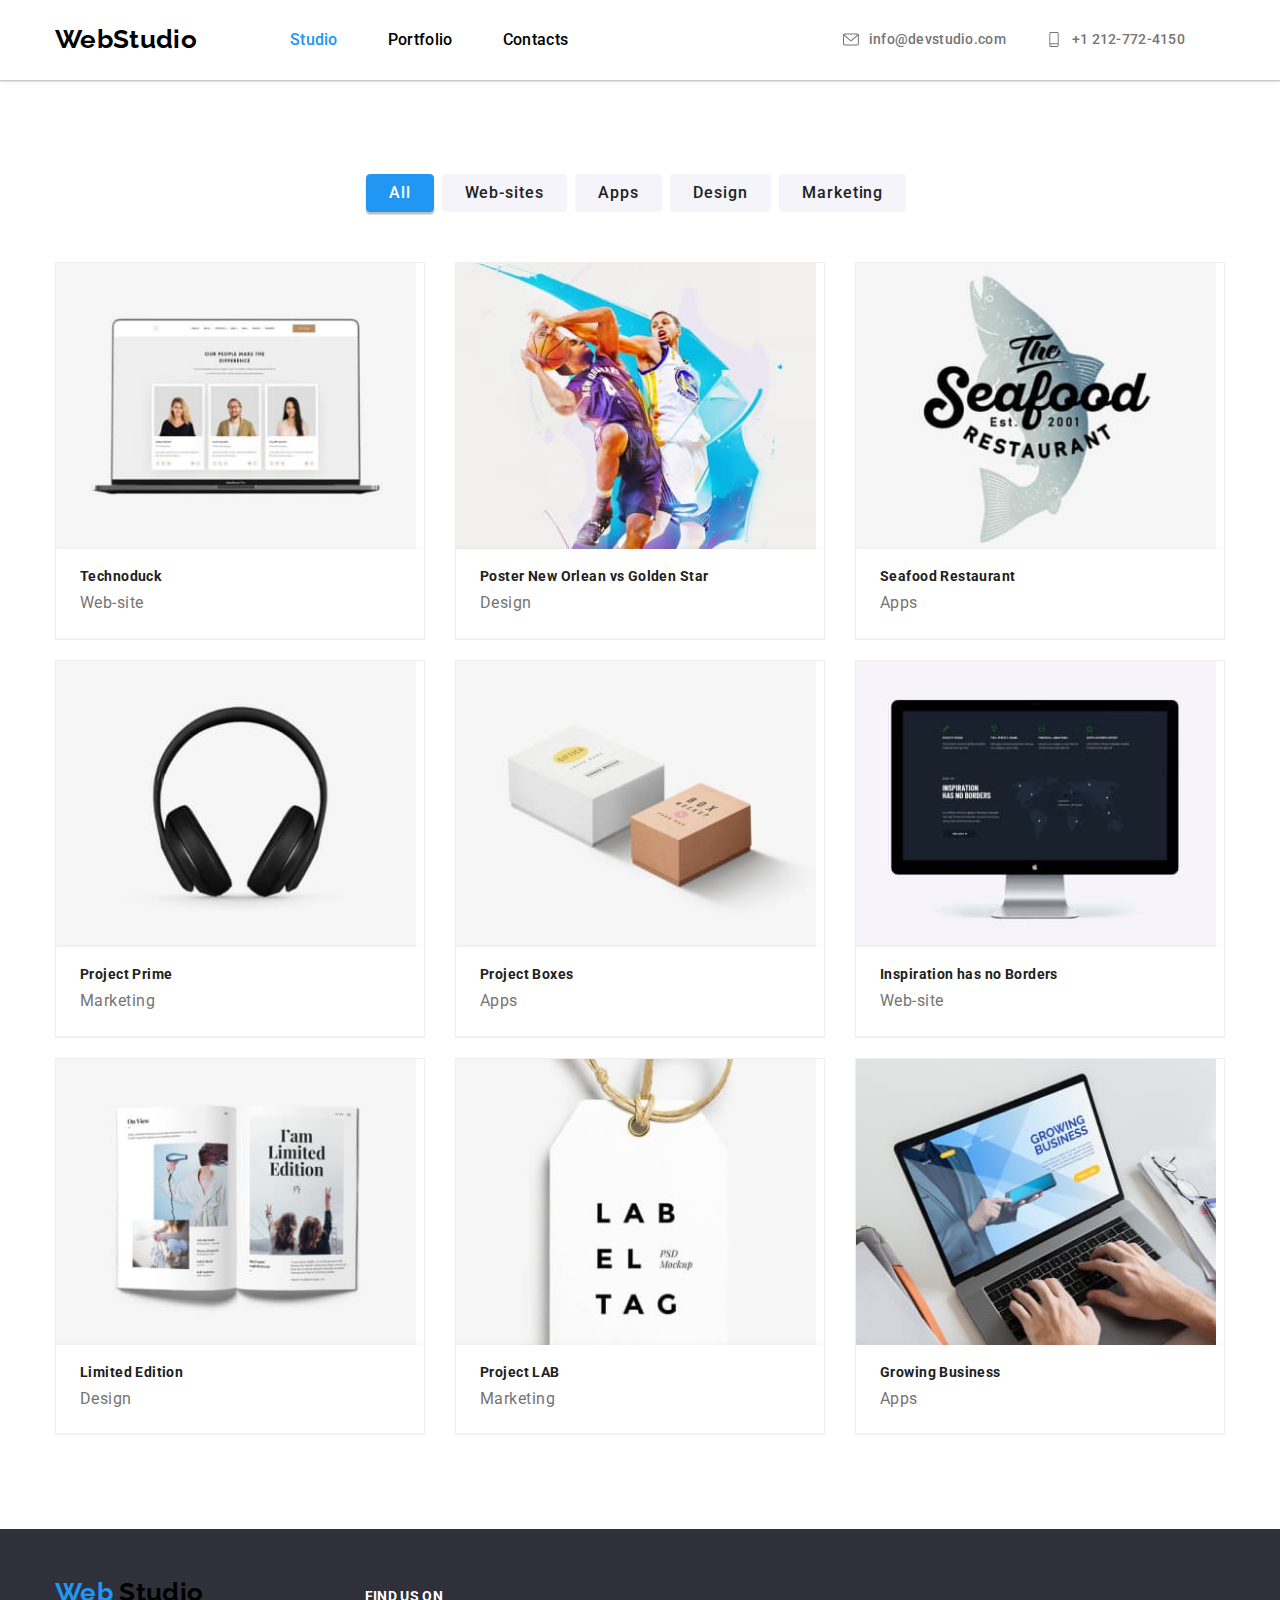
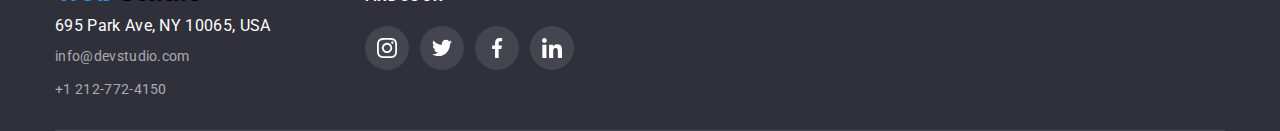
==== portfolio.html @ 89901d58 "main" ====
<!DOCTYPE html>
<html lang="en">
  <head>
    <title>goit-markup-hw-07</title>
    <meta charset="UTF-8" />
    <meta http-equiv="X-UA-Compatible" content="IE=edge" />
    <meta name="viewport" content="width=device-width, initial-scale=1.0" />
    <meta name="robots" content="index, follow" />
    <meta name="description" content="homework5" />
    <!-- ICON -->
    <link rel="icon" href="./images/goit.png" type="image/gif" sizes="16x16" />
    <!-- CSS LINK -->
    <link rel="stylesheet" href="./css/modern-normalize.css" />
    <link rel="stylesheet" href="./css/styles.css" />
    <link rel="stylesheet" href="./css/main.min.css" />
    <!-- GOOGLE FONTS -->
    <link rel="preconnect" href="https://fonts.googleapis.com" />
    <link rel="preconnect" href="https://fonts.gstatic.com" crossorigin />
    <link
      href="https://fonts.googleapis.com/css2?family=Raleway:ital,wght@0,700;1,700&family=Roboto:ital,wght@0,100;0,400;0,500;0,700;0,900;1,400;1,500;1,700;1,900&family=Tangerine:wght@400;700&display=swap"
      rel="stylesheet"
    />
  </head>
  <body>
    <!-- NAV BAR -->
    <header class="header">
      <div class="container header-container">
        <nav class="nav-menu">
          <a class="logo logo-header" href="./index.html"
            ><span class="logo logo-accent">Web</span>Studio</a
          >
          <ul class="list nav-list">
            <li>
              <a class="nav-list-item current" href="./index.html">Studio</a>
            </li>
            <li>
              <a class="nav-list-item" href="./portfolio.html">Portfolio</a>
            </li>
            <li><a class="nav-list-item" href="#">Contacts</a></li>
          </ul>
        </nav>
        <ul class="list contacts-list">
          <li class="item">
            <a class="contacts-list-item" href="mailto:info@devstudio.com">
              <svg class="icon-nav">
                <use href="./images/icons.svg#icon-envelope"></use>
              </svg>
              <span>info@devstudio.com</span>
            </a>
          </li>
          <li class="item">
            <a class="contacts-list-item" href="tel:+12127724150"
              ><svg class="icon-nav">
                <use href="./images/icons.svg#icon-smartphone"></use>
              </svg>
              <span>+1 212-772-4150</span>
            </a>
          </li>
        </ul>
      </div>
    </header>

    <main>
      <section class="portfolio-section section-bottom">
        <div class="portfolio-container container">
          <!-- BUTTONS -->
          <ul class="list portfolio-buttons">
            <li class="portfolio-list"></li>
            <button class="btn portfolio-btn decor-btn" type="button">
              All
            </button>
            <li class="portfolio-list">
              <button class="btn portfolio-btn" type="button">Web-sites</button>
            </li>
            <li class="portfolio-list">
              <button class="btn portfolio-btn" type="button">Apps</button>
            </li>
            <li class="portfolio-list">
              <button class="btn portfolio-btn" type="button">Design</button>
            </li>
            <li class="portfolio-list">
              <button class="btn portfolio-btn" type="button">Marketing</button>
            </li>
          </ul>

          <!-- CARDS -->
          <ul class="portfolio-cards">
            <li class="portfolio-card">
              <a class="portfolio-card-link" href="#">
                <div class="about-projects-description">
                  <p>
                    Technoduck is a state-of-the-art coronavirus distribution
                    platform. Companies use this platform for digital espionage
                    and attacks on competitors' secure servers.
                  </p>
                </div>
                <img
                  width="360"
                  src="./images/studio/studio1.jpg"
                  alt="Technoduck"
                />
                <div class="portfolio-card-wrapper">
                  <h2 class="h3 portfolio-title">Technoduck</h2>
                  <p>Web-site</p>
                </div>
              </a>
            </li>
            <li class="portfolio-card">
              <a class="portfolio-card-link" href="#">
                <div class="about-projects-description">
                  <p>
                    Technoduck is a state-of-the-art coronavirus distribution
                    platform. Companies use this platform for digital espionage
                    and attacks on competitors' secure servers.
                  </p>
                </div>
                <img
                  width="360"
                  src="./images/studio/studio2.jpg"
                  alt="Poster New Orlean vs Golden Star"
                />
                <div class="portfolio-card-wrapper">
                  <h2 class="h3 portfolio-title">
                    Poster New Orlean vs Golden Star
                  </h2>
                  <p>Design</p>
                </div>
              </a>
            </li>
            <li class="portfolio-card">
              <a class="portfolio-card-link" href="#">
                <div class="about-projects-description">
                  <p>
                    Technoduck is a state-of-the-art coronavirus distribution
                    platform. Companies use this platform for digital espionage
                    and attacks on competitors' secure servers.
                  </p>
                </div>
                <img
                  width="360"
                  src="./images/studio/studio3.jpg"
                  alt="Seafood Restaurant "
                />
                <div class="portfolio-card-wrapper">
                  <h2 class="h3 portfolio-title">Seafood Restaurant</h2>
                  <p>Apps</p>
                </div>
              </a>
            </li>
            <li class="portfolio-card">
              <a class="portfolio-card-link" href="#">
                <div class="about-projects-description">
                  <p>
                    Technoduck is a state-of-the-art coronavirus distribution
                    platform. Companies use this platform for digital espionage
                    and attacks on competitors' secure servers.
                  </p>
                </div>
                <img
                  width="360"
                  src="./images/studio/studio4.jpg"
                  alt="Project Prime"
                />
                <div class="portfolio-card-wrapper">
                  <h2 class="h3 portfolio-title">Project Prime</h2>
                  <p>Marketing</p>
                </div>
              </a>
            </li>
            <li class="portfolio-card">
              <a class="portfolio-card-link" href="#">
                <div class="about-projects-description">
                  <p>
                    Technoduck is a state-of-the-art coronavirus distribution
                    platform. Companies use this platform for digital espionage
                    and attacks on competitors' secure servers.
                  </p>
                </div>
                <img
                  width="360"
                  src="./images/studio/studio5.jpg"
                  alt="Project Boxes"
                />
                <div class="portfolio-card-wrapper">
                  <h2 class="h3 portfolio-title">Project Boxes</h2>
                  <p>Apps</p>
                </div>
              </a>
            </li>
            <li class="portfolio-card">
              <a class="portfolio-card-link" href="#">
                <div class="about-projects-description">
                  <p>
                    Technoduck is a state-of-the-art coronavirus distribution
                    platform. Companies use this platform for digital espionage
                    and attacks on competitors' secure servers.
                  </p>
                </div>
                <img
                  width="360"
                  src="./images/studio/studio6.jpg"
                  alt="Inspiration has no Borders"
                />
                <div class="portfolio-card-wrapper">
                  <h2 class="h3 portfolio-title">Inspiration has no Borders</h2>
                  <p>Web-site</p>
                </div>
              </a>
            </li>
            <li class="portfolio-card">
              <a class="portfolio-card-link" href="#">
                <div class="about-projects-description">
                  <p>
                    Technoduck is a state-of-the-art coronavirus distribution
                    platform. Companies use this platform for digital espionage
                    and attacks on competitors' secure servers.
                  </p>
                </div>
                <img
                  width="360"
                  src="./images/studio/studio7.jpg"
                  alt="Limited Edition"
                />
                <div class="portfolio-card-wrapper">
                  <h2 class="h3 portfolio-title">Limited Edition</h2>
                  <p>Design</p>
                </div>
              </a>
            </li>
            <li class="portfolio-card">
              <a class="portfolio-card-link" href="#">
                <div class="about-projects-description">
                  <p>
                    Technoduck is a state-of-the-art coronavirus distribution
                    platform. Companies use this platform for digital espionage
                    and attacks on competitors' secure servers.
                  </p>
                </div>
                <img
                  width="360"
                  src="./images/studio/studio8.jpg"
                  alt="Project LAB"
                />
                <div class="portfolio-card-wrapper">
                  <h2 class="h3 portfolio-title">Project LAB</h2>
                  <p>Marketing</p>
                </div>
              </a>
            </li>
            <li class="portfolio-card">
              <a class="portfolio-card-link" href="#">
                <div class="about-projects-description">
                  <p>
                    Technoduck is a state-of-the-art coronavirus distribution
                    platform. Companies use this platform for digital espionage
                    and attacks on competitors' secure servers.
                  </p>
                </div>
                <img
                  width="360"
                  src="./images/studio/studio9.jpg"
                  alt="Growing Business"
                />
                <div class="portfolio-card-wrapper">
                  <h2 class="h3 portfolio-title">Growing Business</h2>
                  <p>Apps</p>
                </div>
              </a>
            </li>
          </ul>
        </div>
      </section>
    </main>
    <!--FOOTER -->
    <footer class="footer">
      <div class="container">
        <div class="footer-flex">
          <div>
            <a href="./index.html" class="logo"
              ><span class="logo-accent">Web </span
              ><span class="logo-regular invers">Studio</span></a
            >
            <address>
              <p class="item">695 Park Ave, NY 10065, USA</p>
              <span class="item adress-transparency">info@devstudio.com</span>
              <span class="item adress-transparency">+1 212-772-4150</span>
            </address>
          </div>
          <div>
            <b class="footer-offer">Find us on</b>
            <ul class="list footer-soclink">
              <li class="item">
                <a class="social-link" href="" aria-label="Instagram">
                  <svg class="footer-social-link" width="20" height="20">
                    <use href="./images/icons.svg#icon-instagram"></use>
                  </svg>
                </a>
              </li>
              <li class="item">
                <a href="" aria-label="Twitter" class="social-link">
                  <svg class="footer-social-link" width="20" height="20">
                    <use href="./images/icons.svg#icon-twitter"></use>
                  </svg>
                </a>
              </li>
              <li class="item">
                <a href="" aria-label="Facebook" class="social-link">
                  <svg class="footer-social-link" width="20" height="20">
                    <use href="./images/icons.svg#icon-facebook"></use>
                  </svg>
                </a>
              </li>
              <li class="item">
                <a href="" aria-label="LinkedIn" class="social-link">
                  <svg class="footer-social-link" width="20" height="20">
                    <use href="./images/icons.svg#icon-linkedin"></use>
                  </svg>
                </a>
              </li>
            </ul>
          </div>
        </div>
      </div>
    </footer>
  </body>
</html>
---- css/styles.css ----
:root {
  /*-- VARIABLES --*/
  /* COLOR SETTINGS */
  --color-primary-background: #ffffff; /* pirmary-background */
  --color-primary-brand: #2196f3; /* primary-brand, logo-accent */
  --color-primary-brand-focus: #2196f3; /* primary-brand-focus */
  --primary-white-color: #ffffff; /* primary-white-focus */
  --color-dark: #000000; /* dark */
  --color-success: #31d0aa; /* success */
  --color-body-text: #212121; /* body-text */
  --color-helper-text: #8e8f99; /* helper-text */
  --color-accent: #e7e9fc; /* accent-color */
  --color-dark-mode-background: #2f303a; /* dark-mode-background */
  --color-light-mode-background: #f5f4fa; /* light-mode-background */
  --cubic-bezier: cubic-bezier(0.4, 0, 0.2, 1);

  /* FONT SETTINGS */
  --font-logo: "Raleway", sans-serif; /* logo */
  --font-primary: "Roboto", sans-serif; /* primary */

  /* FONT WEIGHT */
  --font-weight-logo: 700; /* logo */
  --font-weight-regular: 400; /* regular */
  --font-weight-bold: 500; /* bold */

  /* FONT SIZES */
  --font-size-logo: 26px; /* logo */
  --font-size-body: 16px; /* body */
  --font-size-h1: 44px; /* h1, hero, title */
  --font-size-h2: 36px; /* h2 */
  --font-size-h3: 14px; /* h3 */
  --font-size-small: 12px; /* small */
  --font-size-bold: 16px; /* bold */
  --font-size-button: 16px; /* button */
  --font-size-link: 16px; /* link */

  /* LINE HEIGHT */
  --line-height-logo: 1.19; /* logo */
  --line-height-h1: 1.36; /* h1, hero, title */
  --line-height-h2: 0.67; /* h2 */
  --line-height-h3: 1.2; /* h3 */
  --line-height-small: 1.33; /* small */
  --line-height-bold: 1.5; /* bold */
  --line-height-button: 1.87; /* button */
  --line-height-link: 1.5; /* link */

  /* LETTER SPACING */
  --letter-spacing-logo: 0.03em; /* logo */
  --letter-spacing-primary: 0.02em; /* body */
  --letter-spacing-secondary: 0.06em; /* button, smaller text */

  /* BOX-SHADOW */
  --box-shadow1: 0px 2px 1px 0px #00000033;
  --box-shadow2: 0px 1px 1px 0px #00000024;
  --box-shadow3: 0px 1px 3px 0px #0000001f;
}

/*-- ELEMENT STYLES --*/
/* B1, B2 MARGIN RESET */
h1,
h2,
h3,
h4,
h5,
h6,
ul,
p {
  margin: 0;
  padding: 0;
}

/* B3 MARGIN RESET FOR INLINE ELEMENTS */
a,
b,
button,
br,
img,
span {
  margin-left: 0;
  margin-right: 0;
}

img {
  display: block;
  max-width: 100%;
}

body {
  background: var(--color-primary-background);
  color: var(--color-body-text);
  font-family: var(--font-primary);
  font-size: var(--font-size-body);
  font-weight: var(--font-weight-regular);
  letter-spacing: var(--letter-spacing-primary);
}

/*-- CLASS STYLES --*/
/* HIDDEN */
.visually-hidden {
  border: 0;
  clip-path: inset(100%);
  clip: rect(0 0 0 0);
  height: 1px;
  margin: -1px;
  overflow: hidden;
  padding: 0;
  position: absolute;
  white-space: nowrap;
  width: 1px;
}

/* LIST */
.list {
  list-style: none;
}

.link:hover,
.link:focus,
.link:active {
  color: var(--color-primary-brand);
}

/*-- B7, B8 CONTENT CENTER */
.container {
  width: 1200px;
  margin: 0 auto;
  padding-left: 15px;
  padding-right: 15px;
  padding-top: 0px;
  padding-bottom: 0px;
}

/*-- B15 SECTION PADDING */
.section-bottom {
  padding-top: 94px;
  padding-bottom: 94px;
}

.section-top {
  padding-top: 94px;
}

/*-- SECTIONS --*/
/* HEADER */
.header {
  box-shadow: 0px 2px 1px rgba(46, 47, 66, 0.08),
    0px 1px 1px rgba(46, 47, 66, 0.16), 0px 1px 6px rgba(46, 47, 66, 0.08);
}

.header-container {
  display: flex;
  justify-content: space-between;
}

.nav-menu {
  display: flex;
  align-items: center;
  transition: color 250ms var(--cubic-bezier);
}

.logo {
  color: var(--color-dark);
  font-family: var(--font-logo);
  font-size: var(--font-size-logo);
  font-weight: var(--font-weight-logo);
  letter-spacing: var(--line-spacing-logo);
  line-height: var(--line-height-logo);
  text-decoration: none;
  display: inlin-block;
}

.logo-accent {
  color: var(--color-primary-brand);
}

.logo-header {
  color: var(--color-dark);
  margin-right: 93px;
  padding: 24px 0 25px 0;
}

.logo-footer {
  color: var(--color-primary-background);
}

.nav-list {
  display: flex;
}

.nav-list-item {
  color: var(--color-dark);
  font-weight: var(--font-weight-bold);
  text-decoration: none;
  margin: 0px 50px 0px 0px;
  padding: 32px 0px;
  transition: color 250ms var(--cubic-bezier);
}

.contacts-list {
  display: flex;
  margin-left: auto;
  align-items: center;
}

.contacts-list-item {
  color: inherit;
  text-decoration: none;
  margin: 0px 40px 0px 0px;
  padding: 32px 0px;
}

.contacts-list-item {
  display: flex;
  padding-top: 20px;
  padding-bottom: 20px;
  justify-content: center;

  color: #757575;
  font-weight: 500;
  font-size: 14px;
  line-height: 1.14;
  letter-spacing: 0.02em;
}
.icon-nav {
  fill: currentColor;
  width: 16px;
  max-height: 15px;
  margin-right: 10px;
  transition: color 250ms var(--cubic-bezier);
}

/* HOVER EFFECTS HEADER */

.current:hover,
.logo-accent:hover,
.logo-accent:focus,
.logo-accent:active {
  color: var(--color-primary-brand-focus);
  transition: color 250ms var(--cubic-bezier);
}

.current,
.nav-list-item:hover,
.nav-list-item:focus,
.contacts-list-item:hover,
.contacts-list-item:focus {
  color: var(--color-primary-brand);
  transition: color 250ms var(--cubic-bezier);
}

.hero-btn:hover,
.hero-btn:focus,
.hero-btn:active {
  background-color: var(--color-primary-brand-focus);
  border: 1px solid var(--color-primary-brand-focus);
  transition: color 250ms var(--cubic-bezier);
}

/* HERO */
.hero-section {
  background-image: linear-gradient(
      to right,
      rgba(47, 48, 58, 0.8),
      rgba(47, 48, 58, 0.8)
    ),
    url(../images/background.jpg);
  color: var(--color-primary-background);
  padding: 200px 0px;
  height: 600px;
  max-width: 1600px;
  background-position: center;
  background-repeat: no-repeat;
  margin-left: auto;
  margin-right: auto;
}

.hero-container {
  text-align: center;
}

.hero-title {
  color: var(--color-primary-background);
  font-size: var(--font-size-h1);
  font-weight: var(--font-weight-bold);
  line-height: var(--line-height-h1);
  text-transform: uppercase;
  margin: 0 auto;
  margin-bottom: 30px;
  max-width: 696px;
}

/* ADVANTAGES */
.advantages-list {
  display: flex;
}

.advantages-list-item {
  margin-right: 30px;
  flex-basis: calc((100% - 75px) / 4);
}

.advantages-list-item:last-child {
  margin-right: 0px;
}

.h1 {
  color: var(--color-primary-background);
  font-size: var(--font-size-h1);
  line-height: var(--line-height-h1);
  font-weight: 900;
  letter-spacing: var(--letter-spacing-secondary);
}

.h2 {
  font-size: var(--font-size-h2);
  font-weight: 700px;
}

.h3 {
  font-size: var(--font-size-h3);
  font-weight: 700px;
  line-height: 1.14;
  margin-bottom: 10px;
  letter-spacing: 0.03em;
}
.h4 {
  font-family: var(--font-primary);
  font-style: normal;
  font-weight: var(--font-weight-bold);
  font-size: var(--font-size-body);
  line-height: 1.18;
  text-align: center;
  letter-spacing: 0.03em;
  color: var(--color-body-text);
  margin-bottom: 10px;
}

/*-- SECTIONS --*/
/* ADVENTAGES */
.advantages-description {
  line-height: 1.71;
  font-weight: var(--font-weight-regular);
  font-size: 14px;
  letter-spacing: 0.03em;
  color: #757575;
}
.features-icon {
  display: inline-block;
  padding: 0;
  margin-bottom: 30px;
  width: 270px;
  height: 120px;
  padding-top: 25px;
  padding-bottom: 25px;
  justify-content: center;
  background-color: #f5f4fa;
  border-radius: 4px;
}

/* SERVICES */
.services-title {
  margin-bottom: 50px;
  text-align: center;
}

.services-list {
  display: flex;
}

.services-list-item {
  margin-right: 30px;
}

.services-list-item:last-child {
  margin-right: 0px;
}

/* TEAM */
.team-card-wrapper {
  padding-top: 32px;
  padding-bottom: 32px;
  padding-left: 16px;
  padding-right: 16px;
}

.team-section {
  background-color: var(--color-light-mode-background);
}

.team-title {
  margin-bottom: 50px;
  text-align: center;
}

.team-list {
  display: flex;
}

.team-list-item {
  flex-basis: calc((100% - 72px) / 4);
  margin-right: 30px;
  text-align: center;
  background-color: var(--color-primary-background);
  border-radius: 0px 0px 4px 4px;
  box-shadow: 0px 1px 6px rgba(46, 47, 66, 0.08),
    0px 1px 1px rgba(46, 47, 66, 0.16), 0px 2px 1px rgba(46, 47, 66, 0.08);
  border-radius: 0px 0px 4px 4px;
}
.team-list-item:last-child {
  margin-right: 0px;
}

.team-position {
  font-family: var(--font-primary);
  font-weight: var(--font-weight-regular);
  font-size: var(--font-size-body);
  line-height: 1.18;
  text-align: center;
  letter-spacing: 0.03em;
  color: #757575;
}

/*SOCIAL LINKS*/
.social-link-list {
  display: flex;
  padding: 0;
  margin: 0;
  padding-bottom: 24px;
  justify-content: center;
}
.social-link-list .item:not(:last-child) {
  margin-right: 10px;
}
.social-item {
  display: flex;
  justify-content: center;
  align-items: center;
  padding: 12px 12px;
  width: 44px;
  height: 44px;

  background-color: rgba(255, 255, 255, 0.1);
  color: #afb1b8;
  fill: var(--color-dark);

  border-radius: 50%;
}
.social-item:hover,
.social-item:focus {
  color: var(--color-primary-background);
  fill: var(--color-primary-background);
  background-color: var(--color-primary-brand-focus);
}
.icon-social-link:hover,
.icon-social-link:focus {
  display: block;
  fill: currentColor;
}

/* Regular Customers */
.client-list {
  display: flex;
}
.client-list .item {
  width: calc((100% - 150px) / 6);
}
.client-list .item:not(:last-child) {
  margin-right: 30px;
}
.client-link {
  display: flex;
  align-items: center;
  justify-content: center;
  height: 90px;

  color: #afb1b8;

  border: 1px solid #afb1b8;
  border-radius: 4px;
}
.client-link:hover,
.client-link:focus {
  color: var(--color-primary-brand-focus);
  fill: var(--color-primary-brand-focus);
  border-color: var(--color-primary-brand-focus);
}

.icon-client {
  fill: currentColor;
  max-width: 86px;
  max-height: 50px;
}

.icon-client:hover,
.icon-client:focus {
  fill: currentColor;
}

/* FOOTER */
.footer a {
  text-decoration: none;
}
footer {
  color: var(--color-primary-background);
  background-color: var(--color-dark-mode-background);
}
address {
  display: flex;
  flex-direction: column;
  font-style: normal;
}
.footer-flex .logo {
  display: block;
  margin-bottom: 9px;
}
address .item:not(:last-child) {
  display: block;
  margin-top: 0;
  margin-bottom: 9px;
}
.footer-offer {
  display: block;
  margin-bottom: 21px;
}
.adress-transparency,
.footer-copyright {
  color: rgba(255, 255, 255, 0.6);
  font-weight: 400;
  font-size: 14px;
  line-height: 1.71;
}
.footer-copyright {
  font-size: 12px;
  line-height: 2;
  margin: 0;
  margin-top: 0;
  padding-top: 18px;
  padding-bottom: 21px;
  text-align: center;
}
footer b {
  font-weight: 700;
  font-size: 14px;
  line-height: 1.14;
  text-transform: uppercase;
}
.footer-soclink {
  display: flex;
}
.social-link {
  display: flex;
  justify-content: center;
  align-items: center;
  width: 44px;
  height: 44px;
  background-color: rgba(255, 255, 255, 0.1);
  color: var(--color-primary-background);
  border-radius: 50%;
}
.social-link:hover,
.social-link:focus {
  color: var(--color-primary-background);
  background-color: var(--color-primary-brand);
  transition: color, background-color 250ms var(--cubic-bezier);
}
.footer-soclink .item:not(:last-child) {
  margin-right: 11px;
}
.footer-social-link {
  display: block;
  fill: currentColor;
}

.footer-email {
  display: flex;
}
.footer-flex {
  display: flex;
  gap: 94px;
  padding-top: 48px;
  padding-bottom: 28px;
  align-items: baseline;
  border-bottom: 1px solid rgba(255, 255, 255, 0.1);
}

/* SUBSCRIBE */

.subscribe-button {
  cursor: pointer;
}
.hidden-title {
  width: 1px;
  height: 1px;
  margin: -1px;
  visibility: hidden;
  position: absolute;
}

.js-subscribe {
  display: flex;
  position: relative;
  flex-direction: column;
  margin-left: 93px;
}

.subscribe-subtitle {
  display: block;
  font-weight: 700;
  font-size: 14px;
  line-height: 1.142;
  color: #fff;
  margin-bottom: 20px;
}

.subscribe-input {
  width: 358px;
  height: 50px;
  padding: 15px 16px;
  border: 1px solid #ffffff4d;
  border-radius: 4px;
  font-size: 16px;
  background-color: #2f303a;
  caret-color: #fff;
  color: #fff;
}

.subscribe-input::placeholder {
  font-weight: 400;
  font-size: 16px;
  line-height: 1.25;
  letter-spacing: 0.03em;
  color: #ffffff99;
  filter: drop-shadow(0px 4px 4px rgba(0, 0, 0, 0.15));
}
.subscribe-button {
  margin-left: 12px;
  padding: 10px 28px 10px 29px;
  min-width: 200px;
  height: 50px;
  font-weight: 700;
  line-height: 1.875;
  letter-spacing: 0.06em;
  background-color: var(--color-primary-brand);
  color: #fff;
  border: 1px solid transparent;
  border-radius: 4px;
  transition-property: background-color;
  transition-duration: 250ms;
  transition-timing-function: cubic-bezier(0.4, 0, 0.2, 1);
  cursor: pointer;
}

.subscribe-button:hover,
.subscribe-button:focus {
  background-color: var(--color-primary-brand-focus);
}

/*-- PORTFOLIO --*/
.portfolio-card-link {
  text-decoration: none;
  color: var(--color-body-text);
}
.portfolio-card-wrapper {
  border-top: none;
  border-bottom: 0.5px solid var(--color-light-mode-background);
  color: var(--title-color);
  padding: 20px 24px;
  box-shadow: 0px 1px 6px rgba(46, 47, 66, 0.08),
    0px 1px 1px rgba(46, 47, 66, 0.16), 0px 2px 1px rgba(46, 47, 66, 0.08);
}

.portfolio-title {
  margin-bottom: 4px;
}

.portfolio-buttons {
  display: flex;
  margin: 0px 0px 50px 0px;
  justify-content: center;
}

.portfolio-cards {
  display: flex;
  flex-wrap: wrap;
  list-style: none;
  margin-right: -20px;
  margin-bottom: -20px;
}
.portfolio-card {
  margin-bottom: 20px;
  margin-right: 20px;
  width: 370px;
}
.portfolio-card-wrapper p {
  font-family: var(--font-primary);
  font-weight: var(--font-weight-regular);
  font-size: 16px;
  line-height: 1.8;
  letter-spacing: 0.03em;
  color: #757575;
}

.btn {
  align-items: center;
  border-radius: 4px;
  cursor: pointer;
  display: flex;
  font-weight: var(--font-weight-bold);
  height: 38px;
  justify-content: center;
  letter-spacing: var(--letter-spacing-secondary);
  line-height: var(--line-height-button);
  padding: 6px 22px;
  top: 0px;
}

.portfolio-btn {
  background-color: var(--color-light-mode-background);
  border: 1px solid var(--color-light-mode-background);
  color: var(--color-body-text);
  width: auto;
  margin-right: 8px;
}

.decor-btn,
.portfolio-btn:hover,
.portfolio-btn:focus {
  background-color: var(--color-primary-brand);
  border: 1px solid var(--color-primary-brand);
  color: var(--color-primary-brand);
  box-shadow: 0px 3px 1px rgba(0, 0, 0, 0.1), 0px 2px 1px rgba(0, 0, 0, 0.08),
    0px 2px 2px rgba(0, 0, 0, 0.12);
  color: var(--color-primary-background);
}

.decor-btn:hover,
.decor-btn:focus {
  background-color: var(--color-primary-brand);
  border: 1px solid var(--color-primary-brand);
  box-shadow: 0px 1px 6px rgba(46, 47, 66, 0.08),
    0px 1px 1px rgba(46, 47, 66, 0.16), 0px 2px 1px rgba(46, 47, 66, 0.08);
}

.decor-btn:active,
.portfolio-btn:active {
  background: var(--color-primary-brand-focus);
  box-shadow: 0px 4px 4px rgba(0, 0, 0, 0.15);
}
/* About-projects-description */
.about-projects-description {
  background-color: var(--color-primary-brand-focus);
  font-family: "Roboto";
  font-style: normal;
  font-weight: 400;
  font-size: 18px;
  line-height: 28px;
  letter-spacing: 0.03em;
  color: #ffffff;
  position: absolute;
  z-index: 2;
  margin: 0;
  padding: 63px 24px 91px 24px;
  width: 370px;
  height: 294px;
  transform: translateY(100%);
  transition: transform 250ms var(--cubic-bezier);
}

.about-projects-description p {
  margin: 0;
}

.portfolio-cards .portfolio-card-link:hover .about-projects-description,
.portfolio-cards .portfolio-card-link:focus .about-projects-description {
  transform: translateY(0);
}

.portfolio-containe {
  box-sizing: border-box;
  display: flex;
  flex-direction: column;
  align-items: center;
  margin-bottom: 114px;
}

.portfolio-containe li {
  cursor: pointer;
  position: relative;
}

.portfolio-cards {
  list-style: none;
  display: flex;
  flex-wrap: wrap;
  justify-content: space-between;
  gap: var(--flex-gap);
  padding: 0;
}

.portfolio-cards .portfolio-card-link {
  position: relative;
  border: 1px solid #eeeeee;
  margin: 0;
  height: 100%;
  display: flex;
  flex-flow: column;
  justify-content: flex-start;
  overflow: hidden;
}

.portfolio-cards .portfolio-card-wrapper {
  position: relative;
  background-color: #fff;
  padding: 20px 24px;
  z-index: 3;
  margin: 0;
  flex-grow: 1;
}

.portfolio-cards img {
  z-index: 1;
}

.portfolio-cards .portfolio-card-link:hover {
  box-shadow: 0 1px 1px rgba(0, 0, 0, 0.12), 0 4px 4px rgba(0, 0, 0, 0.06),
    1px 4px 6px rgba(0, 0, 0, 0.16);
}

/* MODAL */
/* 
.backdrop {
  background-color: rgba(0, 0, 0, 0.2);
  position: fixed;
  z-index: 3;
  width: 100%;
  height: 100%;
  top: 0;
  left: 0;
  margin: 0;
  padding: 0;
  display: flex;
  align-items: center;
  justify-content: center;
  transition: visibility, opacity;
  transition-duration: 250ms;
  transition-timing-function: linear;
}

.backdrop.is-hidden {
  position: absolute;
  opacity: 0;
  pointer-events: none;
  visibility: hidden;
}

.is-hidden .modal-box {
  transform: scale(0);
}

.modal-box {
  height: 581px;
  width: 528px;
  border-radius: 4px;
  background-color: rgba(255, 255, 255, 1);
  display: flex;
  justify-content: flex-end;
  position: relative;
  z-index: 1;
  transition: transform;
  transform: scale(1);
  transition-duration: 250ms;
  transition-timing-function: linear;
}

.button-close {
  background-color: rgba(255, 255, 255, 1);
  width: 30px;
  height: 30px;
  border-radius: 50%;
  border: 1px solid rgba(0, 0, 0, 0.1);
  color: rgba(0, 0, 0, 1);
  cursor: pointer;
  margin-top: 8px;
  margin-right: 8px;
  box-sizing: border-box;
}

.button-main {
  color: var(--color-primary-background);
  background-color: var(--color-primary-brand);
  line-height: var(--line-height-button);
  padding: 10px 19px 10px 20px;
  border: 1px solid var(--color-primary-brand);
  font-weight: var(--font-weight-bold);
  letter-spacing: var(--letter-spacing-secondary);
  border-radius: 4px;
  box-shadow: 0px 4px 4px rgba(0, 0, 0, 0.15);
  cursor: pointer;
}

.button-main-open {
  background-color: #fff;
  display: flex;
  align-items: flex-start;
  justify-content: flex-start;
  margin: 8px;
  padding: 0;
  height: 30px;
  width: 30px;
  cursor: pointer;
  outline: 0;
  border: none;
}

.button-main-open > svg {
  top: 8px;
  right: 8px;
  width: 30px;
  height: 30px;
} */

/* MODAL */

.modal {
  position: absolute;
  top: 50%;
  left: 50%;
  transform: translate(-50%, -50%);
  min-width: 528px;
  min-height: 581px;
  border-radius: 4px;
  background-color: #fff;
  box-shadow: var(--box-shadow1), var(--box-shadow2), var(--box-shadow3);
}

.modal-close {
  display: block;
  position: absolute;
  top: 8px;
  right: 8px;
  width: 30px;
  height: 30px;
  fill: #fff;
  background-color: #000000;
  border: 1px solid #e6e6e6;
  border-radius: 50%;
}

.close-icon {
  width: 11px;
  height: 11px;
}

.js-subscribe {
  display: flex;
  position: relative;
  flex-direction: column;
  margin-left: 93px;
}

.subscribe-subtitle {
  display: block;
  font-weight: 700;
  font-size: 14px;
  line-height: 1.142;
  color: #fff;
  margin-bottom: 20px;
}

.subscribe-button {
  margin-left: 12px;
  padding: 10px 28px 10px 29px;
  min-width: 200px;
  height: 50px;
  font-weight: 700;
  line-height: 1.875;
  letter-spacing: 0.06em;
  background-color: var(--color-primary-brand);
  color: #fff;
  border: 1px solid transparent;
  border-radius: 4px;
  transition-property: background-color;
  transition-duration: 250ms;
  transition-timing-function: cubic-bezier(0.4, 0, 0.2, 1);
}

.subscribe-button:hover,
.subscribe-button:focus {
  background-color: #188ce8;
}

.subskribe-icon {
  width: 24px;
  height: 24px;
  margin-left: 10px;
  vertical-align: middle;
  fill: #fff;
}

.subscribe-input {
  width: 358px;
  height: 50px;
  padding: 15px 16px;
  border: 1px solid #ffffff4d;
  border-radius: 4px;
  font-size: 16px;
  background-color: #2f303a;
  caret-color: #fff;
  color: #fff;
}

.subscribe-input::placeholder {
  font-weight: 400;
  font-size: 16px;
  line-height: 1.25;
  letter-spacing: 0.03em;
  color: #ffffff99;
  filter: drop-shadow(0px 4px 4px rgba(0, 0, 0, 0.15));
}

.data-form {
  padding: 40px;
}

.form-subtitle {
  font-weight: 700;
  font-size: 20px;
  line-height: 1.15;
  text-align: center;
  margin-bottom: 12px;
  color: #212121;
}

.data-form-button {
  display: block;
  min-width: 200px;
  height: 50px;
  padding: 10px 55px 10px 56px;
  margin: auto;
  font-weight: 700;
  line-height: 1.875;
  letter-spacing: 0.06em;
  background-color: var(--color-primary-brand);
  color: var(--primary-white-color);
  box-shadow: var(--box-shadow1), var(--box-shadow2), var(--box-shadow3);
  border: 1px solid transparent;
  border-radius: 4px;
  transition-property: background-color, border-radius;
  transition-duration: 250ms;
  transition-timing-function: cubic-bezier(0.4, 0, 0.2, 1);
}

.data-form-button:hover,
.data-form-button:focus {
  background-color: var(--color-primary-brand-focus);
  border-radius: 4px;
}

.data-form-input {
  display: block;
  width: 100%;
  height: 40px;
  padding-top: 11px;
  padding-bottom: 11px;
  padding-left: 42px;
  border: 1px solid #21212133;
  border-radius: 4px;
  transition-property: fill, border-color;
  transition-duration: 250ms;
  transition-timing-function: cubic-bezier(0.4, 0, 0.2, 1);
}

.data-form-input:focus,
.data-form-input:hover {
  border-color: var(--color-primary-brand-focus);
}

.data-form-input:focus + .input-icon {
  fill: #bababa;
}

.comment {
  width: 100%;
  height: 120px;
  padding-left: 16px;
  margin-top: 4px;
  resize: none;
}

.comment::placeholder {
  font-weight: 400;
  font-size: 12px;
  line-height: 1.166;
  letter-spacing: 0.01em;
  color: var(--comment-placeholder);
}

.agree-newsletter {
  display: block;

  margin-bottom: 30px;

  font-style: normal;
  font-weight: normal;
  font-size: 14px;
  line-height: 1.714;
  text-align: center;
  color: #757575;
}

.agree-newsletter-text {
  display: inline;
}

.agreement-conditions {
  font-style: normal;
  font-weight: normal;
  font-size: 14px;
  line-height: 1.714;
  text-decoration: underline;
  color: var(--color-primary-brand-focus);
}

.inscription {
  display: block;

  margin-bottom: 10px;
  font-size: 12px;
  line-height: 1.166;
  letter-spacing: 0.01em;
  color: var(--secondary-text-color);
}
.inscription-textarea {
  margin-bottom: 32px;
}

.input-wrap {
  display: block;
  position: relative;
  margin-top: 4px;
}

.person-form-icon {
  position: absolute;
  transform: translateY(-50%);
  top: 50%;
  left: 12px;
  width: 18px;
  height: 18px;
}

.checkbox {
  appearance: none;
  position: absolute;
}

.checkbox-icon {
  display: inline-block;
  border: 2px solid var(--color-body-text);
  border-radius: 2px;
  vertical-align: sub;
}

.check-mark {
  display: block;
  width: 16px;
  height: 15px;
}

.checkbox:checked + .checkbox-icon {
  background-size: contain;
  margin-left: auto;
  margin-right: auto;
  background-color: var(--color-primary-brand);
  border-color: var(--color-primary-brand);
}
---- css/main.min.css ----
.current:hover,
.hero-btn:active,
.hero-btn:focus,
.hero-btn:hover,
.icon-nav,
.logo-accent:active,
.logo-accent:focus,
.logo-accent:hover,
.nav-list-item,
.nav-menu {
  transition: color 250ms var(--cubic-bezier);
}
.footer-flex .logo,
address .item:not(:last-child) {
  margin-bottom: 9px;
  display: block;
}
.hero-title,
footer b {
  text-transform: uppercase;
}
.contacts-list-item,
.footer a,
.logo,
.nav-list-item,
.portfolio-card-link {
  text-decoration: none;
}
.h4,
address {
  font-style: normal;
}
.hidden-title,
.modal,
.modal-close,
.visually-hidden {
  position: absolute;
}
.agree-newsletter,
.footer-copyright,
.form-subtitle,
.h4,
.hero-container,
.team-list-item,
.team-position {
  text-align: center;
}
:root {
  --color-primary-background: #ffffff;
  --color-primary-brand: #2196f3;
  --color-primary-brand-focus: #2196f3;
  --primary-white-color: #ffffff;
  --color-dark: #000000;
  --color-success: #31d0aa;
  --color-body-text: #212121;
  --color-helper-text: #8e8f99;
  --color-accent: #e7e9fc;
  --color-dark-mode-background: #2f303a;
  --color-light-mode-background: #f5f4fa;
  --cubic-bezier: cubic-bezier(0.4, 0, 0.2, 1);
  --font-logo: "Raleway", sans-serif;
  --font-primary: "Roboto", sans-serif;
  --font-weight-logo: 700;
  --font-weight-regular: 400;
  --font-weight-bold: 500;
  --font-size-logo: 26px;
  --font-size-body: 16px;
  --font-size-h1: 44px;
  --font-size-h2: 36px;
  --font-size-h3: 14px;
  --font-size-small: 12px;
  --font-size-bold: 16px;
  --font-size-button: 16px;
  --font-size-link: 16px;
  --line-height-logo: 1.19;
  --line-height-h1: 1.36;
  --line-height-h2: 0.67;
  --line-height-h3: 1.2;
  --line-height-small: 1.33;
  --line-height-bold: 1.5;
  --line-height-button: 1.87;
  --line-height-link: 1.5;
  --letter-spacing-logo: 0.03em;
  --letter-spacing-primary: 0.02em;
  --letter-spacing-secondary: 0.06em;
  --box-shadow1: 0px 2px 1px 0px #00000033;
  --box-shadow2: 0px 1px 1px 0px #00000024;
  --box-shadow3: 0px 1px 3px 0px #0000001f;
}
h1,
h2,
h3,
h4,
h5,
h6,
p,
ul {
  margin: 0;
  padding: 0;
}
a,
b,
br,
button,
img,
span {
  margin-left: 0;
  margin-right: 0;
}
img {
  display: block;
  max-width: 100%;
}
body {
  background: var(--color-primary-background);
  color: var(--color-body-text);
  font-family: var(--font-primary);
  font-size: var(--font-size-body);
  font-weight: var(--font-weight-regular);
  letter-spacing: var(--letter-spacing-primary);
}
.visually-hidden {
  border: 0;
  clip-path: inset(100%);
  clip: rect(0 0 0 0);
  height: 1px;
  margin: -1px;
  overflow: hidden;
  padding: 0;
  white-space: nowrap;
  width: 1px;
}
.list {
  list-style: none;
}
.link:active,
.link:focus,
.link:hover,
.logo-accent {
  color: var(--color-primary-brand);
}
.logo,
.logo-header {
  color: var(--color-dark);
}
.container {
  width: 1200px;
  margin: 0 auto;
  padding: 0 15px;
}
.section-bottom,
.section-top {
  padding-top: 94px;
}
.section-bottom {
  padding-bottom: 94px;
}
.header {
  box-shadow: 0 2px 1px rgba(46, 47, 66, 0.08), 0 1px 1px rgba(46, 47, 66, 0.16),
    0 1px 6px rgba(46, 47, 66, 0.08);
}
.portfolio-card-wrapper,
.team-list-item {
  box-shadow: 0 1px 6px rgba(46, 47, 66, 0.08), 0 1px 1px rgba(46, 47, 66, 0.16),
    0 2px 1px rgba(46, 47, 66, 0.08);
}
.header-container {
  display: flex;
  justify-content: space-between;
}
.nav-menu {
  display: flex;
  align-items: center;
}
.logo {
  font-family: var(--font-logo);
  font-size: var(--font-size-logo);
  font-weight: var(--font-weight-logo);
  letter-spacing: var(--line-spacing-logo);
  line-height: var(--line-height-logo);
  display: inlin-block;
}
.h4,
.portfolio-card-wrapper p,
.team-position {
  font-family: var(--font-primary);
}
.logo-header {
  margin-right: 93px;
  padding: 24px 0 25px;
}
.logo-footer {
  color: var(--color-primary-background);
}
.advantages-list,
.client-list,
.footer-email,
.footer-soclink,
.nav-list,
.services-list,
.team-list {
  display: flex;
}
.nav-list-item {
  color: var(--color-dark);
  font-weight: var(--font-weight-bold);
  margin: 0 50px 0 0;
  padding: 32px 0;
}
.contacts-list {
  display: flex;
  margin-left: auto;
  align-items: center;
}
.contacts-list-item {
  margin: 0 40px 0 0;
  padding: 20px 0;
  display: flex;
  justify-content: center;
  color: #757575;
  font-weight: 500;
  font-size: 14px;
  line-height: 1.14;
  letter-spacing: 0.02em;
}
.h1,
.hero-title {
  font-size: var(--font-size-h1);
  line-height: var(--line-height-h1);
}
.icon-nav {
  fill: currentColor;
  width: 16px;
  max-height: 15px;
  margin-right: 10px;
}
.current:hover,
.logo-accent:active,
.logo-accent:focus,
.logo-accent:hover {
  color: var(--color-primary-brand-focus);
}
.contacts-list-item:focus,
.contacts-list-item:hover,
.current,
.nav-list-item:focus,
.nav-list-item:hover {
  color: var(--color-primary-brand);
  transition: color 250ms var(--cubic-bezier);
}
.h1,
.hero-section,
.hero-title,
.social-item:focus,
.social-item:hover,
footer {
  color: var(--color-primary-background);
}
.hero-btn:active,
.hero-btn:focus,
.hero-btn:hover {
  background-color: var(--color-primary-brand-focus);
  border: 1px solid var(--color-primary-brand-focus);
}
.hero-section {
  background-image: linear-gradient(
      to right,
      rgba(47, 48, 58, 0.8),
      rgba(47, 48, 58, 0.8)
    ),
    url(../images/background.jpg);
  padding: 200px 0;
  height: 600px;
  max-width: 1600px;
  background-position: center;
  background-repeat: no-repeat;
  margin-left: auto;
  margin-right: auto;
}
.hero-title {
  font-weight: var(--font-weight-bold);
  margin: 0 auto 30px;
  max-width: 696px;
}
.client-list .item:not(:last-child),
.services-list-item,
.team-list-item {
  margin-right: 30px;
}
.advantages-list-item {
  margin-right: 30px;
  flex-basis: calc((100% - 75px) / 4);
}
.advantages-list-item:last-child,
.services-list-item:last-child,
.team-list-item:last-child {
  margin-right: 0;
}
.h1 {
  font-weight: 900;
  letter-spacing: var(--letter-spacing-secondary);
}
.h3,
footer b {
  line-height: 1.14;
}
.h2,
.h3 {
  font-weight: 700px;
}
.h3,
.h4 {
  letter-spacing: 0.03em;
  margin-bottom: 10px;
}
.h2 {
  font-size: var(--font-size-h2);
}
.h3 {
  font-size: var(--font-size-h3);
}
.h4 {
  font-weight: var(--font-weight-bold);
  font-size: var(--font-size-body);
  line-height: 1.18;
  color: var(--color-body-text);
}
.advantages-description,
.portfolio-card-wrapper p,
.team-position {
  font-weight: var(--font-weight-regular);
  letter-spacing: 0.03em;
  color: #757575;
}
.advantages-description {
  line-height: 1.71;
  font-size: 14px;
}
.features-icon {
  display: inline-block;
  padding: 25px 0;
  margin-bottom: 30px;
  width: 270px;
  height: 120px;
  justify-content: center;
  background-color: #f5f4fa;
  border-radius: 4px;
}
.services-title,
.team-title {
  margin-bottom: 50px;
  text-align: center;
}
.team-card-wrapper {
  padding: 32px 16px;
}
.team-section {
  background-color: var(--color-light-mode-background);
}
.team-list-item {
  flex-basis: calc((100% - 72px) / 4);
  background-color: var(--color-primary-background);
  border-radius: 0 0 4px 4px;
}
.social-item,
.social-link {
  width: 44px;
  background-color: rgba(255, 255, 255, 0.1);
}
.team-position {
  font-size: var(--font-size-body);
  line-height: 1.18;
}
.social-link-list {
  display: flex;
  padding: 0 0 24px;
  margin: 0;
  justify-content: center;
}
.social-link-list .item:not(:last-child) {
  margin-right: 10px;
}
.social-item {
  display: flex;
  justify-content: center;
  align-items: center;
  padding: 12px;
  height: 44px;
  color: #afb1b8;
  fill: var(--color-dark);
  border-radius: 50%;
}
.social-item:focus,
.social-item:hover {
  fill: var(--color-primary-background);
  background-color: var(--color-primary-brand-focus);
}
.footer-social-link,
.icon-social-link:focus,
.icon-social-link:hover {
  display: block;
  fill: currentColor;
}
.client-list .item {
  width: calc((100% - 150px) / 6);
}
.client-link {
  display: flex;
  align-items: center;
  justify-content: center;
  height: 90px;
  color: #afb1b8;
  border: 1px solid #afb1b8;
  border-radius: 4px;
}
.client-link:focus,
.client-link:hover {
  color: var(--color-primary-brand-focus);
  fill: var(--color-primary-brand-focus);
  border-color: var(--color-primary-brand-focus);
}
.icon-client,
.icon-client:focus,
.icon-client:hover {
  fill: currentColor;
}
.icon-client {
  max-width: 86px;
  max-height: 50px;
}
footer {
  background-color: var(--color-dark-mode-background);
}
address {
  display: flex;
  flex-direction: column;
}
address .item:not(:last-child) {
  margin-top: 0;
}
.footer-offer {
  display: block;
  margin-bottom: 21px;
}
.adress-transparency,
.footer-copyright {
  color: rgba(255, 255, 255, 0.6);
  font-weight: 400;
  font-size: 14px;
  line-height: 1.71;
}
.footer-copyright {
  font-size: 12px;
  line-height: 2;
  margin: 0;
  padding-top: 18px;
  padding-bottom: 21px;
}
footer b {
  font-weight: 700;
  font-size: 14px;
}
.social-link {
  display: flex;
  justify-content: center;
  align-items: center;
  height: 44px;
  color: var(--color-primary-background);
  border-radius: 50%;
}
.social-link:focus,
.social-link:hover {
  color: var(--color-primary-background);
  background-color: var(--color-primary-brand);
  transition: color, background-color 250ms var(--cubic-bezier);
}
.footer-soclink .item:not(:last-child) {
  margin-right: 11px;
}
.footer-flex {
  display: flex;
  gap: 94px;
  padding-top: 48px;
  padding-bottom: 28px;
  align-items: baseline;
  border-bottom: 1px solid rgba(255, 255, 255, 0.1);
}
.hidden-title {
  width: 1px;
  height: 1px;
  margin: -1px;
  visibility: hidden;
}
.subscribe-button {
  background-color: var(--color-primary-brand);
  cursor: pointer;
}
.subscribe-button:focus,
.subscribe-button:hover {
  background-color: var(--color-primary-brand-focus);
}
.portfolio-card-link {
  color: var(--color-body-text);
}
.portfolio-card-wrapper {
  border-top: none;
  border-bottom: 0.5px solid var(--color-light-mode-background);
  color: var(--title-color);
  padding: 20px 24px;
}
.portfolio-title {
  margin-bottom: 4px;
}
.portfolio-buttons {
  display: flex;
  margin: 0 0 50px;
  justify-content: center;
}
.portfolio-cards {
  display: flex;
  flex-wrap: wrap;
  margin-right: -20px;
  margin-bottom: -20px;
}
.portfolio-card {
  margin-bottom: 20px;
  margin-right: 20px;
  width: 370px;
}
.portfolio-card-wrapper p {
  font-size: 16px;
  line-height: 1.8;
}
.btn {
  align-items: center;
  border-radius: 4px;
  cursor: pointer;
  display: flex;
  font-weight: var(--font-weight-bold);
  height: 38px;
  justify-content: center;
  letter-spacing: var(--letter-spacing-secondary);
  line-height: var(--line-height-button);
  padding: 6px 22px;
  top: 0;
}
.portfolio-btn {
  background-color: var(--color-light-mode-background);
  border: 1px solid var(--color-light-mode-background);
  color: var(--color-body-text);
  width: auto;
  margin-right: 8px;
}
.decor-btn,
.decor-btn:focus,
.decor-btn:hover,
.portfolio-btn:focus,
.portfolio-btn:hover {
  background-color: var(--color-primary-brand);
  border: 1px solid var(--color-primary-brand);
}
.decor-btn,
.portfolio-btn:focus,
.portfolio-btn:hover {
  color: var(--color-primary-brand);
  box-shadow: 0 3px 1px rgba(0, 0, 0, 0.1), 0 2px 1px rgba(0, 0, 0, 0.08),
    0 2px 2px rgba(0, 0, 0, 0.12);
  color: var(--color-primary-background);
}
.data-form-button,
.modal {
  box-shadow: var(--box-shadow1), var(--box-shadow2), var(--box-shadow3);
}
.decor-btn:focus,
.decor-btn:hover {
  box-shadow: 0 1px 6px rgba(46, 47, 66, 0.08), 0 1px 1px rgba(46, 47, 66, 0.16),
    0 2px 1px rgba(46, 47, 66, 0.08);
}
.decor-btn:active,
.portfolio-btn:active {
  background: var(--color-primary-brand-focus);
  box-shadow: 0 4px 4px rgba(0, 0, 0, 0.15);
}
.about-projects-description {
  background-color: var(--color-primary-brand-focus);
  font-family: Roboto;
  font-style: normal;
  font-weight: 400;
  font-size: 18px;
  line-height: 28px;
  letter-spacing: 0.03em;
  color: #fff;
  position: absolute;
  z-index: 2;
  margin: 0;
  padding: 63px 24px 91px;
  width: 370px;
  height: 294px;
  transform: translateY(100%);
  transition: transform 250ms var(--cubic-bezier);
}
.about-projects-description p {
  margin: 0;
}
.portfolio-cards .portfolio-card-link:focus .about-projects-description,
.portfolio-cards .portfolio-card-link:hover .about-projects-description {
  transform: translateY(0);
}
.portfolio-containe {
  box-sizing: border-box;
  display: flex;
  flex-direction: column;
  align-items: center;
  margin-bottom: 114px;
}
.portfolio-containe li {
  cursor: pointer;
  position: relative;
}
.portfolio-cards {
  list-style: none;
  display: flex;
  flex-wrap: wrap;
  justify-content: space-between;
  gap: var(--flex-gap);
  padding: 0;
}
.portfolio-cards .portfolio-card-link {
  position: relative;
  border: 1px solid #eee;
  margin: 0;
  height: 100%;
  display: flex;
  flex-flow: column;
  justify-content: flex-start;
  overflow: hidden;
}
.portfolio-cards .portfolio-card-wrapper {
  position: relative;
  background-color: #fff;
  padding: 20px 24px;
  z-index: 3;
  margin: 0;
  flex-grow: 1;
}
.portfolio-cards img {
  z-index: 1;
}
.portfolio-cards .portfolio-card-link:hover {
  box-shadow: 0 1px 1px rgba(0, 0, 0, 0.12), 0 4px 4px rgba(0, 0, 0, 0.06),
    1px 4px 6px rgba(0, 0, 0, 0.16);
}
.modal {
  top: 50%;
  left: 50%;
  transform: translate(-50%, -50%);
  min-width: 528px;
  min-height: 581px;
  border-radius: 4px;
  background-color: #fff;
}
.data-form-button,
.subscribe-button {
  min-width: 200px;
  font-weight: 700;
  letter-spacing: 0.06em;
  transition-duration: 250ms;
  transition-timing-function: cubic-bezier(0.4, 0, 0.2, 1);
}
.modal-close {
  display: block;
  top: 8px;
  right: 8px;
  width: 30px;
  height: 30px;
  fill: #fff;
  background-color: #000;
  border: 1px solid #e6e6e6;
  border-radius: 50%;
}
.close-icon {
  width: 11px;
  height: 11px;
}
.js-subscribe {
  display: flex;
  position: relative;
  flex-direction: column;
  margin-left: 93px;
}
.subscribe-subtitle {
  display: block;
  font-weight: 700;
  font-size: 14px;
  line-height: 1.142;
  color: #fff;
  margin-bottom: 20px;
}
.subscribe-button {
  margin-left: 12px;
  padding: 10px 28px 10px 29px;
  height: 50px;
  line-height: 1.875;
  background-color: var(--color-primary-brand);
  color: #fff;
  border: 1px solid transparent;
  border-radius: 4px;
  transition-property: background-color;
}
.subscribe-button:focus,
.subscribe-button:hover {
  background-color: #188ce8;
}
.subskribe-icon {
  width: 24px;
  height: 24px;
  margin-left: 10px;
  vertical-align: middle;
  fill: #fff;
}
.subscribe-input {
  width: 358px;
  height: 50px;
  padding: 15px 16px;
  border: 1px solid #ffffff4d;
  border-radius: 4px;
  font-size: 16px;
  background-color: #2f303a;
  caret-color: #fff;
  color: #fff;
}
.subscribe-input::placeholder {
  font-weight: 400;
  font-size: 16px;
  line-height: 1.25;
  letter-spacing: 0.03em;
  color: #ffffff99;
  filter: drop-shadow(0px 4px 4px rgba(0, 0, 0, 0.15));
}
.data-form {
  padding: 40px;
}
.form-subtitle {
  font-weight: 700;
  font-size: 20px;
  line-height: 1.15;
  margin-bottom: 12px;
  color: #212121;
}
.data-form-button {
  display: block;
  height: 50px;
  padding: 10px 55px 10px 56px;
  margin: auto;
  line-height: 1.875;
  background-color: var(--color-primary-brand);
  color: var(--primary-white-color);
  border: 1px solid transparent;
  border-radius: 4px;
  transition-property: background-color, border-radius;
}
.agree-newsletter,
.agreement-conditions {
  font-style: normal;
  font-weight: 400;
  font-size: 14px;
  line-height: 1.714;
}
.data-form-button:focus,
.data-form-button:hover {
  background-color: var(--color-primary-brand-focus);
  border-radius: 4px;
}
.data-form-input {
  display: block;
  width: 100%;
  height: 40px;
  padding-top: 11px;
  padding-bottom: 11px;
  padding-left: 42px;
  border: 1px solid #21212133;
  border-radius: 4px;
  transition-property: fill, border-color;
  transition-duration: 250ms;
  transition-timing-function: cubic-bezier(0.4, 0, 0.2, 1);
}
.data-form-input:focus,
.data-form-input:hover {
  border-color: var(--color-primary-brand-focus);
}
.data-form-input:focus + .input-icon {
  fill: #bababa;
}
.comment {
  width: 100%;
  height: 120px;
  padding-left: 16px;
  margin-top: 4px;
  resize: none;
}
.comment::placeholder {
  font-weight: 400;
  font-size: 12px;
  line-height: 1.166;
  letter-spacing: 0.01em;
  color: var(--comment-placeholder);
}
.agree-newsletter {
  display: block;
  margin-bottom: 30px;
  color: #757575;
}
.agree-newsletter-text {
  display: inline;
}
.agreement-conditions {
  text-decoration: underline;
  color: var(--color-primary-brand-focus);
}
.inscription {
  display: block;
  margin-bottom: 10px;
  font-size: 12px;
  line-height: 1.166;
  letter-spacing: 0.01em;
  color: var(--secondary-text-color);
}
.inscription-textarea {
  margin-bottom: 32px;
}
.input-wrap {
  display: block;
  position: relative;
  margin-top: 4px;
}
.person-form-icon {
  position: absolute;
  transform: translateY(-50%);
  top: 50%;
  left: 12px;
  width: 18px;
  height: 18px;
}
.checkbox {
  appearance: none;
  position: absolute;
}
.checkbox-icon {
  display: inline-block;
  border: 2px solid var(--color-body-text);
  border-radius: 2px;
  vertical-align: sub;
}
.check-mark {
  display: block;
  width: 16px;
  height: 15px;
}
.checkbox:checked + .checkbox-icon {
  background-size: contain;
  margin-left: auto;
  margin-right: auto;
  background-color: var(--color-primary-brand);
  border-color: var(--color-primary-brand);
}
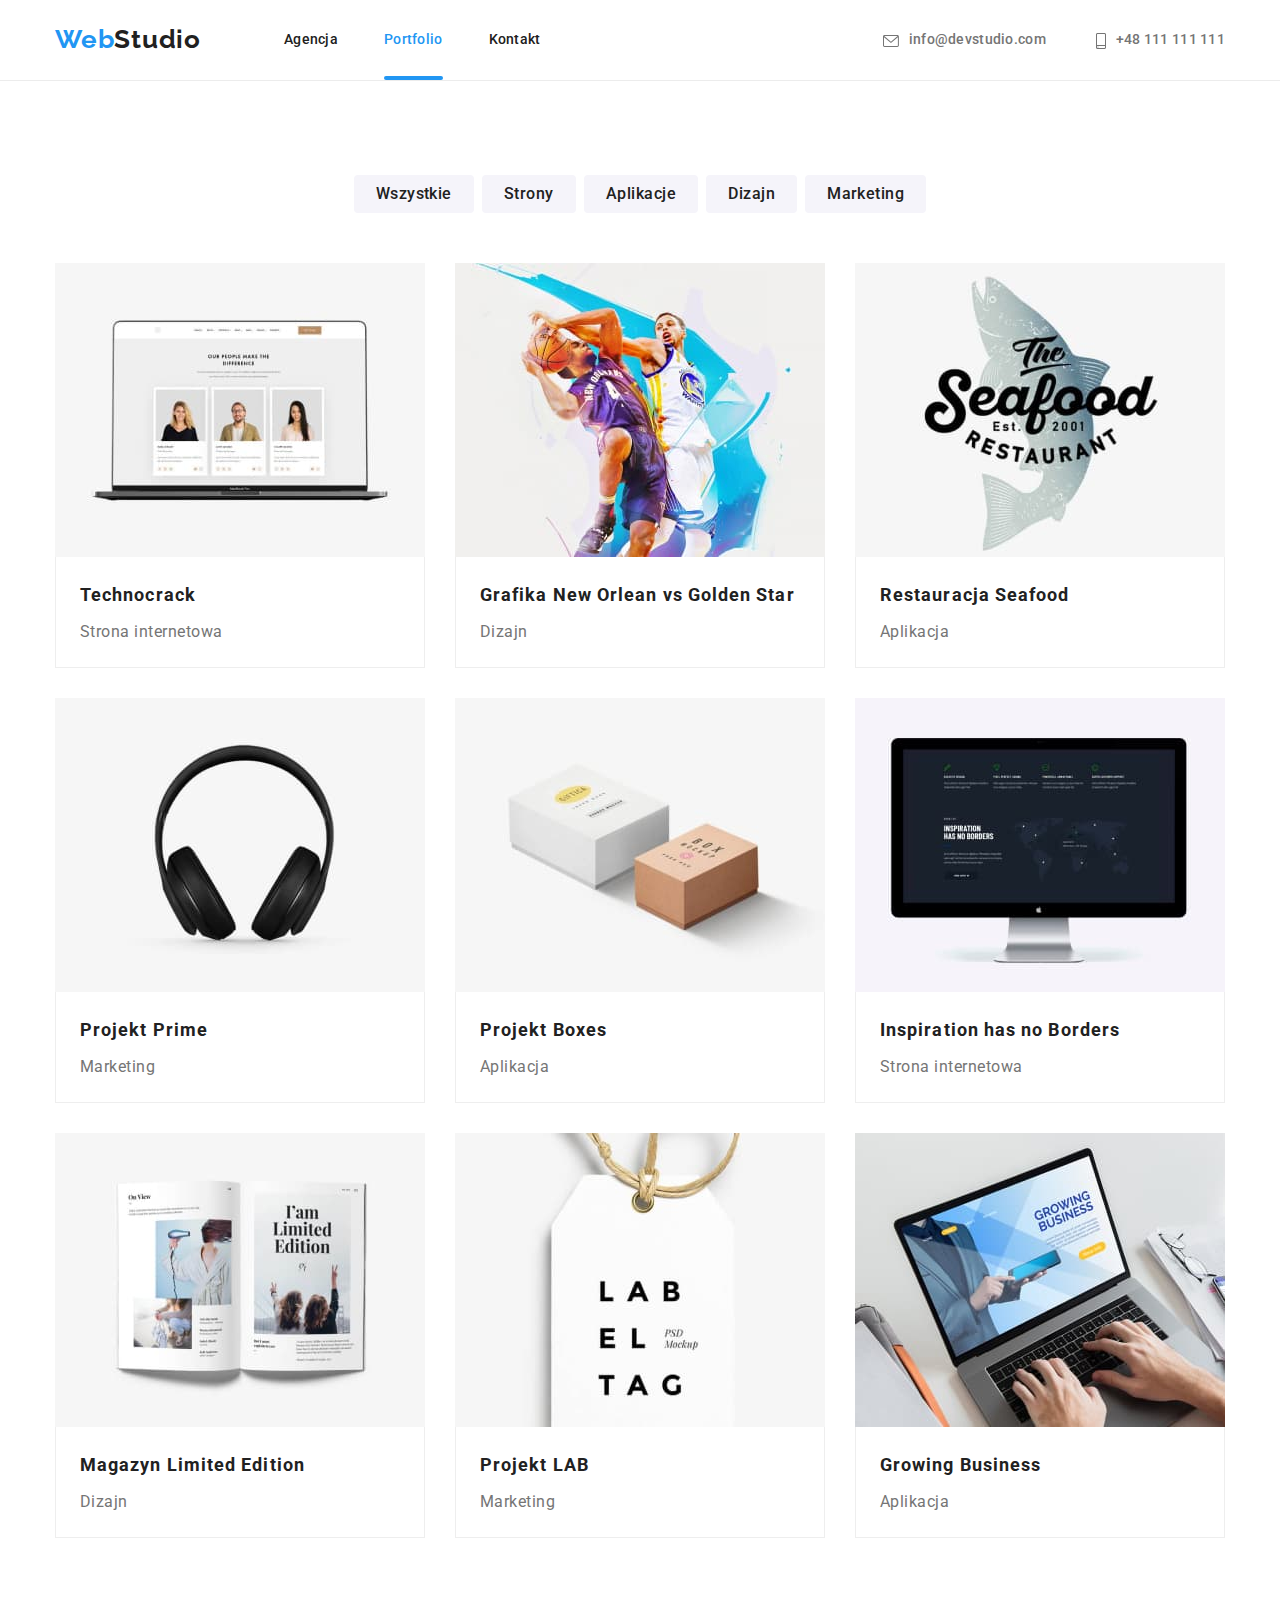
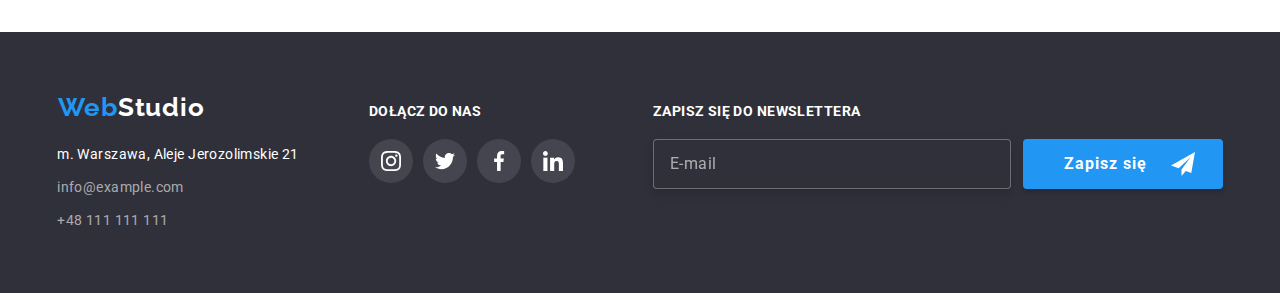
==== commit 5b131fab: "main" ====
--- a/portfolio.html
+++ b/portfolio.html
@@ -1,326 +1,444 @@
 <!DOCTYPE html>
-<html lang="en">
-  <head>
-    <title>goit-markup-hw-07</title>
-    <meta charset="UTF-8" />
-    <meta http-equiv="X-UA-Compatible" content="IE=edge" />
-    <meta name="viewport" content="width=device-width, initial-scale=1.0" />
-    <meta name="robots" content="index, follow" />
-    <meta name="description" content="homework5" />
-    <!-- ICON -->
-    <link rel="icon" href="./images/goit.png" type="image/gif" sizes="16x16" />
-    <!-- CSS LINK -->
-    <link rel="stylesheet" href="./css/modern-normalize.css" />
-    <link rel="stylesheet" href="./css/styles.css" />
-    <link rel="stylesheet" href="./css/main.min.css" />
-    <!-- GOOGLE FONTS -->
-    <link rel="preconnect" href="https://fonts.googleapis.com" />
-    <link rel="preconnect" href="https://fonts.gstatic.com" crossorigin />
+<html lang="pl">
+
+<head>
+    <meta charset="UTF-8">
+    <meta http-equiv="X-UA-Compatible" content="IE=edge">
+    <meta name="viewport" content="width=device-width, initial-scale=1.0">
+    <link rel="stylesheet"
+        href="https://cdnjs.cloudflare.com/ajax/libs/modern-normalize/1.0.0/modern-normalize.min.css" />
+    <link rel="stylesheet" href="./css/main.min.css">
+    <link rel="preconnect" href="https://fonts.googleapis.com">
+    <link rel="preconnect" href="https://fonts.gstatic.com" crossorigin>
     <link
-      href="https://fonts.googleapis.com/css2?family=Raleway:ital,wght@0,700;1,700&family=Roboto:ital,wght@0,100;0,400;0,500;0,700;0,900;1,400;1,500;1,700;1,900&family=Tangerine:wght@400;700&display=swap"
-      rel="stylesheet"
-    />
-  </head>
-  <body>
-    <!-- NAV BAR -->
+        href="https://fonts.googleapis.com/css2?family=Raleway:wght@700&family=Roboto:wght@400;500;700;900&display=swap"
+        rel="stylesheet">
+    <title>Portfolio</title>
+</head>
+
+<body>
+    <!-- HEADER -->
     <header class="header">
-      <div class="container header-container">
-        <nav class="nav-menu">
-          <a class="logo logo-header" href="./index.html"
-            ><span class="logo logo-accent">Web</span>Studio</a
-          >
-          <ul class="list nav-list">
-            <li>
-              <a class="nav-list-item current" href="./index.html">Studio</a>
-            </li>
-            <li>
-              <a class="nav-list-item" href="./portfolio.html">Portfolio</a>
-            </li>
-            <li><a class="nav-list-item" href="#">Contacts</a></li>
-          </ul>
-        </nav>
-        <ul class="list contacts-list">
-          <li class="item">
-            <a class="contacts-list-item" href="mailto:info@devstudio.com">
-              <svg class="icon-nav">
-                <use href="./images/icons.svg#icon-envelope"></use>
-              </svg>
-              <span>info@devstudio.com</span>
-            </a>
-          </li>
-          <li class="item">
-            <a class="contacts-list-item" href="tel:+12127724150"
-              ><svg class="icon-nav">
-                <use href="./images/icons.svg#icon-smartphone"></use>
-              </svg>
-              <span>+1 212-772-4150</span>
-            </a>
-          </li>
-        </ul>
-      </div>
+        <div class="header-container container">
+            <!-- Main navigation -->
+            <nav class="navigation">
+                <a class="logo link" href="./index.html"><span class="logo--accent">Web</span><span
+                        class="logo--light-theme">Studio</span></a>
+                <ul class="navigation-list list">
+                    <li class="navigation-list__item"><a class="navigation-list__link link"
+                            href="./index.html">Agencja</a>
+                    </li>
+                    <li class="navigation-list__item"><a class="navigation-list__link link active"
+                            href="./portfolio.html">Portfolio</a>
+                    <li class="navigation-list__item"><a class="navigation-list__link link" href="#">Kontakt</a></li>
+                </ul>
+            </nav>
+            <ul class="header-address-list list">
+                <li class="header-address-list__item">
+                    <a class="header-address-list__link header-address-list__link-mail link"
+                        href="mailto:info@devstudio.com">
+                        <svg class="header-address-list__icon" width="16" height="12">
+                            <use href="./images/svg/icons.svg#icon-envelope"></use>
+                        </svg>info@devstudio.com</a>
+                </li>
+                <li class="header-address-list__item">
+                    <a class="header-address-list__link header-address-list__link-phone link" href="tel:+48111111111">
+                        <svg class="header-address-list__icon" width="10" height="16">
+                            <use href="./images/svg/icons.svg#icon-smartphone"></use>
+                        </svg>+48 111 111 111</a>
+                </li>
+            </ul>
+        </div>
+        <button type="button" class="mobile-menu-burger" data-menu-open>
+            <svg class="mobile-menu-btn__icon mobile-menu-btn__icon-open" width="40" height="40">
+                <use class="mobile-menu-btn__icon" href="./images/svg/icons.svg#icon-menu-open">
+                </use>
+            </svg>
+        </button>
+        <div class="mobile-menu" data-menu>
+            <button type="button" class="mobile-menu-close" data-menu-close>
+                <svg class="mobile-menu-btn__icon mobile-menu-btn__icon-close" width="40" height="40">
+                    <use class="mobile-menu-btn__icon" href="./images/svg/icons.svg#icon-menu-close"></use>
+                </svg>
+            </button>
+
+            <div class="mobile-navigation">
+                <ul class="mobile-navigation-list list">
+                    <li class="mobile-navigation-list__item"><a class="mobile-navigation-list__link link"
+                            href="./index.html">Agencja</a></li>
+                    <li class="mobile-navigation-list__item"><a class="mobile-navigation-list__link link active"
+                            href="./portfolio.html">Portfolio</a>
+                    </li>
+                    <li class="mobile-navigation-list__item"><a class="mobile-navigation-list__link link"
+                            href="#">Kontakt</a>
+                    </li>
+                </ul>
+            </div>
+
+            <ul class="mobile-addres-list list">
+                <li class="mobile-addres-list__item">
+                    <a class="mobile-addres-list__link mobile-addres-list__link-phone link" href="tel:+48111111111">+48
+                        111 111 111</a>
+                <li class="mobile-addres-list__item">
+                    <a class="mobile-addres-list__link mobile-addres-list__link-mail link"
+                        href="mailto:info@devstudio.com">info@devstudio.com</a>
+                </li>
+                </li>
+            </ul>
+
+            <ul class="header-social-list list">
+                <li class="header-social-list__item"><a class="header-social-list__link link" href="#">Instagram</a>
+                </li>
+                <li class="header-social-list__item"><a class="header-social-list__link link" href="#" target="_blank"
+                        rel="noopener noreferrer">Twitter</a></li>
+                <li class="header-social-list__item"><a class="header-social-list__link link" href="#" target="_blank"
+                        rel="noopener noreferrer">Facebook</a></li>
+                <li class="header-social-list__item"><a class="header-social-list__link link" href="#" target="_blank"
+                        rel="noopener noreferrer">Linkedin</a></li>
+            </ul>
+        </div>
     </header>
 
+    <!-- Unique page conten -->
     <main>
-      <section class="portfolio-section section-bottom">
-        <div class="portfolio-container container">
-          <!-- BUTTONS -->
-          <ul class="list portfolio-buttons">
-            <li class="portfolio-list"></li>
-            <button class="btn portfolio-btn decor-btn" type="button">
-              All
-            </button>
-            <li class="portfolio-list">
-              <button class="btn portfolio-btn" type="button">Web-sites</button>
-            </li>
-            <li class="portfolio-list">
-              <button class="btn portfolio-btn" type="button">Apps</button>
-            </li>
-            <li class="portfolio-list">
-              <button class="btn portfolio-btn" type="button">Design</button>
-            </li>
-            <li class="portfolio-list">
-              <button class="btn portfolio-btn" type="button">Marketing</button>
-            </li>
-          </ul>
-
-          <!-- CARDS -->
-          <ul class="portfolio-cards">
-            <li class="portfolio-card">
-              <a class="portfolio-card-link" href="#">
-                <div class="about-projects-description">
-                  <p>
-                    Technoduck is a state-of-the-art coronavirus distribution
-                    platform. Companies use this platform for digital espionage
-                    and attacks on competitors' secure servers.
-                  </p>
+        <!-- PORTFOLIO -->
+        <section class="portfolio-filter section">
+            <div class="container">
+                <ul class="filter-list list">
+                    <li class="filter-list__item"><button class="filter-list__btn" type="button">Wszystkie</button></li>
+                    <li class="filter-list__item"><button class="filter-list__btn" type="button">Strony</button></li>
+                    <li class="filter-list__item"><button class="filter-list__btn" type="button">Aplikacje</button></li>
+                    <li class="filter-list__item"><button class="filter-list__btn" type="button">Dizajn</button></li>
+                    <li class="filter-list__item"><button class="filter-list__btn" type="button">Marketing</button></li>
+                </ul>
+            </div>
+
+            <!-- PORTFOLIO LIST -->
+            <div class="container">
+                <ul class="portfolio-list list">
+                    <li class="portfolio-list__item">
+                        <div class="portfolio-list__img">
+                            <picture>
+                                <source
+                                    srcset="./images/portfolio/desktop/Technocrack-desktop.jpg 1x, ./images/portfolio/desktop/Technocrack-desktop@2x.jpg 2x"
+                                    media="(min-width: 1200px)" type="image/jpeg" />
+                                <source
+                                    srcset="./images/portfolio/tablet/Technocrack-tablet.jpg 1x, ./images/portfolio/tablet/Technocrack-tablet@2x.jpg 2x"
+                                    media="(min-width: 768px)" type="image/jpeg" />
+                                <source
+                                    srcset="./images/portfolio/mobile/Technocrack-mobile.jpg 1x, ./images/portfolio/mobile/Technocrack-mobile@2x.jpg 2x"
+                                    media="(max-width: 767px)" type="image/jpeg" />
+                                <img class="portfolio-list__img" src="/images/portfolio/mobile/Technocrack-mobile.jpg"
+                                    alt="Strona internetowa wyświetlona na laptopie">
+                            </picture>
+                            <p class="portfolio-list__overlay-text">
+                                Technocrack jest popularną platformą wykorzystywaną do
+                                rozpowszechniania koronawirusa. Firmy wykorzystują tę
+                                platformę do celów szpiegowskich i ataków na niezabezpieczone
+                                serwery konkurencji
+                            </p>
+                        </div>
+                        <div class="portfolio-list__wraper">
+                            <h3 class="portfolio-list__project-name">Technocrack</h3>
+                            <p class="portfolio-list__description">Strona internetowa</p>
+                        </div>
+                    </li>
+                    <li class="portfolio-list__item">
+                        <div class="portfolio-list__img">
+                            <picture>
+                                <source
+                                    srcset="./images/portfolio/desktop/GrafikaNewOrleanvsGoldenStar-desktop.jpg 1x, ./images/portfolio/desktop/GrafikaNewOrleanvsGoldenStar-desktop@2x.jpg 2x"
+                                    media="(min-width: 1200px)" type="image/jpeg" />
+                                <source
+                                    srcset="./images/portfolio/tablet/GrafikaNewOrleanvsGoldenStar-tablet.jpg 1x, ./images/portfolio/tablet/GrafikaNewOrleanvsGoldenStar-tablet@2x.jpg 2x"
+                                    media="(min-width: 768px)" type="image/jpeg" />
+                                <source
+                                    srcset="./images/portfolio/mobile/GrafikaNewOrleanvsGoldenStar-mobile.jpg 1x, ./images/portfolio/mobile/GrafikaNewOrleanvsGoldenStar-mobile@2x.jpg 2x"
+                                    media="(max-width: 767px)" type="image/jpeg" />
+                                <img class="portfolio-list__img"
+                                    src="./images/portfolio/mobile/GrafikaNewOrleanvsGoldenStar-mobile.jpg"
+                                    alt="Dwóch grających koszykarzy z drużyn New Orlean i Golden Star">
+                            </picture>
+                            <p class="portfolio-list__overlay-text">
+                                Technocrack jest popularną platformą wykorzystywaną do
+                                rozpowszechniania koronawirusa. Firmy wykorzystują tę
+                                platformę do celów szpiegowskich i ataków na niezabezpieczone
+                                serwery konkurencji
+                            </p>
+                        </div>
+                        <div class="portfolio-list__wraper">
+                            <h3 class="portfolio-list__project-name">Grafika New Orlean vs Golden Star</h3>
+                            <p class="portfolio-list__description">Dizajn</p>
+                        </div>
+                    </li>
+                    <li class="portfolio-list__item">
+                        <div class="portfolio-list__img">
+                            <picture>
+                                <source
+                                    srcset="./images/portfolio/desktop/RestauracjaSeafood-desktop.jpg 1x, ./images/portfolio/desktop/RestauracjaSeafood-desktop@2x.jpg 2x"
+                                    media="(min-width: 1200px)" type="image/jpeg" />
+                                <source
+                                    srcset="./images/portfolio/tablet/RestauracjaSeafood-tablet.jpg 1x, ./images/portfolio/tablet/RestauracjaSeafood-tablet@2x.jpg 2x"
+                                    media="(min-width: 768px)" type="image/jpeg" />
+                                <source
+                                    srcset="./images/portfolio/mobile/RestauracjaSeafood-mobile.jpg 1x, ./images/portfolio/mobile/RestauracjaSeafood-mobile@2x.jpg 2x"
+                                    media="(max-width: 767px)" type="image/jpeg" />
+                                <img class="portfolio-list__img"
+                                    src="./images/portfolio/mobile/RestauracjaSeafood-mobile.jpg"
+                                    alt="Logo na tle ryby restauracji The Seafood istniejącej od 2001r.">
+                            </picture>
+                            <p class="portfolio-list__overlay-text">
+                                Technocrack jest popularną platformą wykorzystywaną do
+                                rozpowszechniania koronawirusa. Firmy wykorzystują tę
+                                platformę do celów szpiegowskich i ataków na niezabezpieczone
+                                serwery konkurencji
+                            </p>
+                        </div>
+                        <div class="portfolio-list__wraper">
+                            <h3 class="portfolio-list__project-name">Restauracja Seafood</h3>
+                            <p class="portfolio-list__description">Aplikacja</p>
+                        </div>
+                    </li>
+                    <li class="portfolio-list__item">
+                        <div class="portfolio-list__img">
+                            <picture>
+                                <source
+                                    srcset="./images/portfolio/desktop/ProjektPrime-desktop.jpg 1x, ./images/portfolio/desktop/ProjektPrime-desktop@2x.jpg 2x"
+                                    media="(min-width: 1200px)" type="image/jpeg" />
+                                <source
+                                    srcset="./images/portfolio/tablet/ProjektPrime-tablet.jpg 1x, ./images/portfolio/tablet/ProjektPrime-tablet@2x.jpg 2x"
+                                    media="(min-width: 768px)" type="image/jpeg" />
+                                <source
+                                    srcset="./images/portfolio/mobile/ProjektPrime-mobile.jpg 1x, ./images/portfolio/mobile/ProjektPrime-mobile@2x.jpg 2x"
+                                    media="(max-width: 767px)" type="image/jpeg" />
+                                <img class="portfolio-list__img" src="./images/portfolio/mobile/ProjektPrime-mobile.jpg"
+                                    alt="Czarne słuchawki nauszne">
+                            </picture>
+                            <p class="portfolio-list__overlay-text">
+                                Technocrack jest popularną platformą wykorzystywaną do
+                                rozpowszechniania koronawirusa. Firmy wykorzystują tę
+                                platformę do celów szpiegowskich i ataków na niezabezpieczone
+                                serwery konkurencji
+                            </p>
+                        </div>
+                        <div class="portfolio-list__wraper">
+                            <h3 class="portfolio-list__project-name">Projekt Prime</h3>
+                            <p class="portfolio-list__description">Marketing</p>
+                        </div>
+                    </li>
+                    <li class="portfolio-list__item">
+                        <div class="portfolio-list__img">
+                            <picture>
+                                <source
+                                    srcset="./images/portfolio/desktop/ProjektBoxes-desktop.jpg 1x, ./images/portfolio/desktop/ProjektBoxes-desktop@2x.jpg 2x"
+                                    media="(min-width: 1200px)" type="image/jpeg" />
+                                <source
+                                    srcset="./images/portfolio/tablet/ProjektBoxes-tablet.jpg 1x, ./images/portfolio/tablet/ProjektBoxes-tablet@2x.jpg 2x"
+                                    media="(min-width: 768px)" type="image/jpeg" />
+                                <source
+                                    srcset="./images/portfolio/mobile/ProjektBoxes-mobile.jpg 1x, ./images/portfolio/mobile/ProjektBoxes-mobile@2x.jpg 2x"
+                                    media="(max-width: 767px)" type="image/jpeg" />
+                                <img class="portfolio-list__img" src="./images/portfolio/mobile/ProjektBoxes-mobile.jpg"
+                                    alt="Projekt dwóch pudełek. Pierwsze od lewej białe kwadratowe, drugie prostokątne pomarańczowe">
+                            </picture>
+                            <p class="portfolio-list__overlay-text">
+                                Technocrack jest popularną platformą wykorzystywaną do
+                                rozpowszechniania koronawirusa. Firmy wykorzystują tę
+                                platformę do celów szpiegowskich i ataków na niezabezpieczone
+                                serwery konkurencji
+                            </p>
+                        </div>
+                        <div class="portfolio-list__wraper">
+                            <h3 class=" portfolio-list__project-name">Projekt Boxes</h3>
+                            <p class="portfolio-list__description">Aplikacja</p>
+                        </div>
+                    </li>
+                    <li class="portfolio-list__item">
+                        <div class="portfolio-list__img">
+                            <picture>
+                                <source
+                                    srcset="./images/portfolio/desktop/InspirationHasNoBorders-desktop.jpg 1x, ./images/portfolio/desktop/InspirationHasNoBorders-desktop@2x.jpg 2x"
+                                    media="(min-width: 1200px)" type="image/jpeg" />
+                                <source
+                                    srcset="./images/portfolio/tablet/InspirationHasNoBorders-tablet.jpg 1x, ./images/portfolio/tablet/InspirationHasNoBorders-tablet@2x.jpg 2x"
+                                    media="(min-width: 768px)" type="image/jpeg" />
+                                <source
+                                    srcset="./images/portfolio/mobile/InspirationHasNoBorders-mobile.jpg 1x, ./images/portfolio/mobile/InspirationHasNoBorders-mobile@2x.jpg 2x"
+                                    media="(max-width: 767px)" type="image/jpeg" />
+                                <img class="portfolio-list__img"
+                                    src="./images/portfolio/mobile/InspirationHasNoBorders-mobile.jpg"
+                                    alt="Monitor Apple z wyświetloną stroną: Inspiration has no borders">
+                            </picture>
+                            <p class="portfolio-list__overlay-text">
+                                Technocrack jest popularną platformą wykorzystywaną do
+                                rozpowszechniania koronawirusa. Firmy wykorzystują tę
+                                platformę do celów szpiegowskich i ataków na niezabezpieczone
+                                serwery konkurencji
+                            </p>
+                        </div>
+                        <div class="portfolio-list__wraper">
+                            <h3 class="portfolio-list__project-name">Inspiration has no Borders</h3>
+                            <p class="portfolio-list__description">Strona internetowa</p>
+                        </div>
+                    </li>
+                    <li class="portfolio-list__item">
+                        <div class="portfolio-list__img">
+                            <picture>
+                                <source
+                                    srcset="./images/portfolio/desktop/MagazynLimitedEdition-desktop.jpg 1x, ./images/portfolio/desktop/MagazynLimitedEdition-desktop@2x.jpg 2x"
+                                    media="(min-width: 1200px)" type="image/jpeg" />
+                                <source
+                                    srcset="./images/portfolio/tablet/MagazynLimitedEdition-tablet.jpg 1x, ./images/portfolio/tablet/MagazynLimitedEdition-tablet@2x.jpg 2x"
+                                    media="(min-width: 768px)" type="image/jpeg" />
+                                <source
+                                    srcset="./images/portfolio/mobile/MagazynLimitedEdition-mobile.jpg 1x, ./images/portfolio/mobile/MagazynLimitedEdition-mobile@2x.jpg 2x"
+                                    media="(max-width: 767px)" type="image/jpeg" />
+                                <img class="portfolio-list__img"
+                                    src="./images/portfolio/mobile/MagazynLimitedEdition-mobile.jpg"
+                                    alt="Otwarty magazyn na stonie z napisem: 'I'am Limited Edition'">
+                            </picture>
+                            <p class="portfolio-list__overlay-text">
+                                Technocrack jest popularną platformą wykorzystywaną do
+                                rozpowszechniania koronawirusa. Firmy wykorzystują tę
+                                platformę do celów szpiegowskich i ataków na niezabezpieczone
+                                serwery konkurencji
+                            </p>
+                        </div>
+                        <div class="portfolio-list__wraper">
+                            <h3 class="portfolio-list__project-name">Magazyn Limited Edition</h3>
+                            <p class="portfolio-list__description">Dizajn</p>
+                        </div>
+                    </li>
+                    <li class="portfolio-list__item">
+                        <div class="portfolio-list__img">
+                            <picture>
+                                <source
+                                    srcset="./images/portfolio/desktop/ProjektLAB-desktop.jpg 1x, ./images/portfolio/desktop/ProjektLAB-desktop@2x.jpg 2x"
+                                    media="(min-width: 1200px)" type="image/jpeg" />
+                                <source
+                                    srcset="./images/portfolio/tablet/ProjektLAB-tablet.jpg 1x, ./images/portfolio/tablet/ProjektLAB-tablet@2x.jpg 2x"
+                                    media="(min-width: 768px)" type="image/jpeg" />
+                                <source
+                                    srcset="./images/portfolio/mobile/ProjektLAB-mobile.jpg 1x, ./images/portfolio/mobile/ProjektLAB-mobile@2x.jpg 2x"
+                                    media="(max-width: 767px)" type="image/jpeg" />
+                                <img class="portfolio-list__img" src="./images/portfolio/mobile/ProjektLAB-mobile.jpg"
+                                    alt="Biała etykieta na sznurku z napisem: 'LAB EL TAG PSD Mockup'">
+                            </picture>
+                            <p class="portfolio-list__overlay-text">
+                                Technocrack jest popularną platformą wykorzystywaną do
+                                rozpowszechniania koronawirusa. Firmy wykorzystują tę
+                                platformę do celów szpiegowskich i ataków na niezabezpieczone
+                                serwery konkurencji
+                            </p>
+                        </div>
+                        <div class="portfolio-list__wraper">
+                            <h3 class="portfolio-list__project-name">Projekt LAB</h3>
+                            <p class="portfolio-list__description">Marketing</p>
+                        </div>
+                    </li>
+                    <li class="portfolio-list__item">
+                        <div class="portfolio-list__img">
+                            <picture>
+                                <source
+                                    srcset="./images/portfolio/desktop/GrowingBusiness-desktop.jpg 1x, ./images/portfolio/desktop/GrowingBusiness-desktop@2x.jpg 2x"
+                                    media="(min-width: 1200px)" type="image/jpeg" />
+                                <source
+                                    srcset="./images/portfolio/tablet/GrowingBusiness-tablet.jpg 1x, ./images/portfolio/tablet/GrowingBusiness-tablet@2x.jpg 2x"
+                                    media="(min-width: 768px)" type="image/jpeg" />
+                                <source
+                                    srcset="./images/portfolio/mobile/GrowingBusiness-mobile.jpg 1x, ./images/portfolio/mobile/GrowingBusiness-mobile@2x.jpg 2x"
+                                    media="(max-width: 767px)" type="image/jpeg" />
+                                <img class="portfolio-list__img"
+                                    src="./images/portfolio/mobile/GrowingBusiness-mobile.jpg"
+                                    alt="Pisanie na klawiaturze lapropa">
+                            </picture>
+                            <p class="portfolio-list__overlay-text">
+                                Technocrack jest popularną platformą wykorzystywaną do
+                                rozpowszechniania koronawirusa. Firmy wykorzystują tę
+                                platformę do celów szpiegowskich i ataków na niezabezpieczone
+                                serwery konkurencji
+                            </p>
+                        </div>
+                        <div class="portfolio-list__wraper">
+                            <h3 class="portfolio-list__project-name">Growing Business</h3>
+                            <p class="portfolio-list__description">Aplikacja</p>
+                        </div>
+                    </li>
+                </ul>
+            </div>
+        </section>
+    </main>
+
+    <!-- Page footer - left side -->
+    <footer class="footer">
+        <div class="footer__container container">
+            <div class="footer__wrapper">
+                <div class="footer__left-side">
+                    <a class="logo link" href="./index.html"><span class="logo--accent">Web</span><span
+                            class="logo--dark-theme">Studio</span></a>
+                    <address class="address">
+                        <ul class="address-list list">
+                            <li class="address-list__item"><a class="address-list__link address-list__link--white link"
+                                    href="https://goo.gl/maps/m3muW4rAkbrLs5uR9" target="_blank">m. Warszawa, Aleje
+                                    Jerozolimskie
+                                    21</a></li>
+                            <li class="address-list__item"><a class="address-list__link link"
+                                    href="mailto:info@example.com">info@example.com</a></li>
+                            <li class="address-list__item"><a class="address-list__link link"
+                                    href="tel:+48111111111">+48
+                                    111
+                                    111
+                                    111</a></li>
+                        </ul>
+                    </address>
                 </div>
-                <img
-                  width="360"
-                  src="./images/studio/studio1.jpg"
-                  alt="Technoduck"
-                />
-                <div class="portfolio-card-wrapper">
-                  <h2 class="h3 portfolio-title">Technoduck</h2>
-                  <p>Web-site</p>
+                <!-- Page footer - center -->
+                <div class="footer__center">
+                    <h3 class="third-header footer__third-header">dołącz do nas</h3>
+                    <ul class="social-list list">
+                        <li class="social-list__item">
+                            <a class="social-list__link" href="#">
+                                <svg class="social-list__icon" width="20" height="20">
+                                    <use href="./images/svg/icons.svg#icon-instagram"></use>
+                                </svg>
+                            </a>
+                        </li>
+                        <li class="social-list__item"><a class="social-list__link" href="#">
+                                <svg class="social-list__icon" width="20" height="20">
+                                    <use href="./images/svg/icons.svg#icon-twitter"></use>
+                                </svg>
+                            </a></li>
+                        <li class="social-list__item"><a class="social-list__link" href="#">
+                                <svg class="social-list__icon" width="20" height="20">
+                                    <use href="./images/svg/icons.svg#icon-facebook"></use>
+                                </svg>
+                            </a></li>
+                        <li class="social-list__item"><a class="social-list__link" href="#">
+                                <svg class="social-list__icon" width="20" height="20">
+                                    <use href="./images/svg/icons.svg#icon-linkedin"></use>
+                                </svg>
+                            </a></li>
+                    </ul>
                 </div>
-              </a>
-            </li>
-            <li class="portfolio-card">
-              <a class="portfolio-card-link" href="#">
-                <div class="about-projects-description">
-                  <p>
-                    Technoduck is a state-of-the-art coronavirus distribution
-                    platform. Companies use this platform for digital espionage
-                    and attacks on competitors' secure servers.
-                  </p>
-                </div>
-                <img
-                  width="360"
-                  src="./images/studio/studio2.jpg"
-                  alt="Poster New Orlean vs Golden Star"
-                />
-                <div class="portfolio-card-wrapper">
-                  <h2 class="h3 portfolio-title">
-                    Poster New Orlean vs Golden Star
-                  </h2>
-                  <p>Design</p>
-                </div>
-              </a>
-            </li>
-            <li class="portfolio-card">
-              <a class="portfolio-card-link" href="#">
-                <div class="about-projects-description">
-                  <p>
-                    Technoduck is a state-of-the-art coronavirus distribution
-                    platform. Companies use this platform for digital espionage
-                    and attacks on competitors' secure servers.
-                  </p>
-                </div>
-                <img
-                  width="360"
-                  src="./images/studio/studio3.jpg"
-                  alt="Seafood Restaurant "
-                />
-                <div class="portfolio-card-wrapper">
-                  <h2 class="h3 portfolio-title">Seafood Restaurant</h2>
-                  <p>Apps</p>
-                </div>
-              </a>
-            </li>
-            <li class="portfolio-card">
-              <a class="portfolio-card-link" href="#">
-                <div class="about-projects-description">
-                  <p>
-                    Technoduck is a state-of-the-art coronavirus distribution
-                    platform. Companies use this platform for digital espionage
-                    and attacks on competitors' secure servers.
-                  </p>
-                </div>
-                <img
-                  width="360"
-                  src="./images/studio/studio4.jpg"
-                  alt="Project Prime"
-                />
-                <div class="portfolio-card-wrapper">
-                  <h2 class="h3 portfolio-title">Project Prime</h2>
-                  <p>Marketing</p>
-                </div>
-              </a>
-            </li>
-            <li class="portfolio-card">
-              <a class="portfolio-card-link" href="#">
-                <div class="about-projects-description">
-                  <p>
-                    Technoduck is a state-of-the-art coronavirus distribution
-                    platform. Companies use this platform for digital espionage
-                    and attacks on competitors' secure servers.
-                  </p>
-                </div>
-                <img
-                  width="360"
-                  src="./images/studio/studio5.jpg"
-                  alt="Project Boxes"
-                />
-                <div class="portfolio-card-wrapper">
-                  <h2 class="h3 portfolio-title">Project Boxes</h2>
-                  <p>Apps</p>
-                </div>
-              </a>
-            </li>
-            <li class="portfolio-card">
-              <a class="portfolio-card-link" href="#">
-                <div class="about-projects-description">
-                  <p>
-                    Technoduck is a state-of-the-art coronavirus distribution
-                    platform. Companies use this platform for digital espionage
-                    and attacks on competitors' secure servers.
-                  </p>
-                </div>
-                <img
-                  width="360"
-                  src="./images/studio/studio6.jpg"
-                  alt="Inspiration has no Borders"
-                />
-                <div class="portfolio-card-wrapper">
-                  <h2 class="h3 portfolio-title">Inspiration has no Borders</h2>
-                  <p>Web-site</p>
-                </div>
-              </a>
-            </li>
-            <li class="portfolio-card">
-              <a class="portfolio-card-link" href="#">
-                <div class="about-projects-description">
-                  <p>
-                    Technoduck is a state-of-the-art coronavirus distribution
-                    platform. Companies use this platform for digital espionage
-                    and attacks on competitors' secure servers.
-                  </p>
-                </div>
-                <img
-                  width="360"
-                  src="./images/studio/studio7.jpg"
-                  alt="Limited Edition"
-                />
-                <div class="portfolio-card-wrapper">
-                  <h2 class="h3 portfolio-title">Limited Edition</h2>
-                  <p>Design</p>
-                </div>
-              </a>
-            </li>
-            <li class="portfolio-card">
-              <a class="portfolio-card-link" href="#">
-                <div class="about-projects-description">
-                  <p>
-                    Technoduck is a state-of-the-art coronavirus distribution
-                    platform. Companies use this platform for digital espionage
-                    and attacks on competitors' secure servers.
-                  </p>
-                </div>
-                <img
-                  width="360"
-                  src="./images/studio/studio8.jpg"
-                  alt="Project LAB"
-                />
-                <div class="portfolio-card-wrapper">
-                  <h2 class="h3 portfolio-title">Project LAB</h2>
-                  <p>Marketing</p>
-                </div>
-              </a>
-            </li>
-            <li class="portfolio-card">
-              <a class="portfolio-card-link" href="#">
-                <div class="about-projects-description">
-                  <p>
-                    Technoduck is a state-of-the-art coronavirus distribution
-                    platform. Companies use this platform for digital espionage
-                    and attacks on competitors' secure servers.
-                  </p>
-                </div>
-                <img
-                  width="360"
-                  src="./images/studio/studio9.jpg"
-                  alt="Growing Business"
-                />
-                <div class="portfolio-card-wrapper">
-                  <h2 class="h3 portfolio-title">Growing Business</h2>
-                  <p>Apps</p>
-                </div>
-              </a>
-            </li>
-          </ul>
+            </div>
+            <!-- Page footer - right side - newsletter-->
+            <div class="footer__newsletter">
+                <h3 class="third-header footer__third-header">zapisz się do newslettera</h3>
+                <form class="footer-form__newsletter" name="footer-form-newsletter" autocomplete="on" formvalidate>
+                    <label class="newsletter__label">
+                        <input class="newsletter__email" type="email" name="email" placeholder="E-mail">
+                    </label>
+                    <button class="btn newsletter__btn" type="submit">Zapisz się
+                        <svg class="newsletter__btn-icon" width="24" height="24">
+                            <use href="./images/svg/icons.svg#icon-send"></use>
+                        </svg></button>
+                </form>
+            </div>
         </div>
-      </section>
-    </main>
-    <!--FOOTER -->
-    <footer class="footer">
-      <div class="container">
-        <div class="footer-flex">
-          <div>
-            <a href="./index.html" class="logo"
-              ><span class="logo-accent">Web </span
-              ><span class="logo-regular invers">Studio</span></a
-            >
-            <address>
-              <p class="item">695 Park Ave, NY 10065, USA</p>
-              <span class="item adress-transparency">info@devstudio.com</span>
-              <span class="item adress-transparency">+1 212-772-4150</span>
-            </address>
-          </div>
-          <div>
-            <b class="footer-offer">Find us on</b>
-            <ul class="list footer-soclink">
-              <li class="item">
-                <a class="social-link" href="" aria-label="Instagram">
-                  <svg class="footer-social-link" width="20" height="20">
-                    <use href="./images/icons.svg#icon-instagram"></use>
-                  </svg>
-                </a>
-              </li>
-              <li class="item">
-                <a href="" aria-label="Twitter" class="social-link">
-                  <svg class="footer-social-link" width="20" height="20">
-                    <use href="./images/icons.svg#icon-twitter"></use>
-                  </svg>
-                </a>
-              </li>
-              <li class="item">
-                <a href="" aria-label="Facebook" class="social-link">
-                  <svg class="footer-social-link" width="20" height="20">
-                    <use href="./images/icons.svg#icon-facebook"></use>
-                  </svg>
-                </a>
-              </li>
-              <li class="item">
-                <a href="" aria-label="LinkedIn" class="social-link">
-                  <svg class="footer-social-link" width="20" height="20">
-                    <use href="./images/icons.svg#icon-linkedin"></use>
-                  </svg>
-                </a>
-              </li>
-            </ul>
-          </div>
-        </div>
-      </div>
     </footer>
-  </body>
-</html>
+
+    <!-- Skrypt Java Script - Mobile menu -->
+    <script src="./js/mobile-menu.js"></script>
+</body>
+
+</html>--- a/css/main.min.css
+++ b/css/main.min.css
@@ -1,865 +1,2 @@
-.current:hover,
-.hero-btn:active,
-.hero-btn:focus,
-.hero-btn:hover,
-.icon-nav,
-.logo-accent:active,
-.logo-accent:focus,
-.logo-accent:hover,
-.nav-list-item,
-.nav-menu {
-  transition: color 250ms var(--cubic-bezier);
-}
-.footer-flex .logo,
-address .item:not(:last-child) {
-  margin-bottom: 9px;
-  display: block;
-}
-.hero-title,
-footer b {
-  text-transform: uppercase;
-}
-.contacts-list-item,
-.footer a,
-.logo,
-.nav-list-item,
-.portfolio-card-link {
-  text-decoration: none;
-}
-.h4,
-address {
-  font-style: normal;
-}
-.hidden-title,
-.modal,
-.modal-close,
-.visually-hidden {
-  position: absolute;
-}
-.agree-newsletter,
-.footer-copyright,
-.form-subtitle,
-.h4,
-.hero-container,
-.team-list-item,
-.team-position {
-  text-align: center;
-}
-:root {
-  --color-primary-background: #ffffff;
-  --color-primary-brand: #2196f3;
-  --color-primary-brand-focus: #2196f3;
-  --primary-white-color: #ffffff;
-  --color-dark: #000000;
-  --color-success: #31d0aa;
-  --color-body-text: #212121;
-  --color-helper-text: #8e8f99;
-  --color-accent: #e7e9fc;
-  --color-dark-mode-background: #2f303a;
-  --color-light-mode-background: #f5f4fa;
-  --cubic-bezier: cubic-bezier(0.4, 0, 0.2, 1);
-  --font-logo: "Raleway", sans-serif;
-  --font-primary: "Roboto", sans-serif;
-  --font-weight-logo: 700;
-  --font-weight-regular: 400;
-  --font-weight-bold: 500;
-  --font-size-logo: 26px;
-  --font-size-body: 16px;
-  --font-size-h1: 44px;
-  --font-size-h2: 36px;
-  --font-size-h3: 14px;
-  --font-size-small: 12px;
-  --font-size-bold: 16px;
-  --font-size-button: 16px;
-  --font-size-link: 16px;
-  --line-height-logo: 1.19;
-  --line-height-h1: 1.36;
-  --line-height-h2: 0.67;
-  --line-height-h3: 1.2;
-  --line-height-small: 1.33;
-  --line-height-bold: 1.5;
-  --line-height-button: 1.87;
-  --line-height-link: 1.5;
-  --letter-spacing-logo: 0.03em;
-  --letter-spacing-primary: 0.02em;
-  --letter-spacing-secondary: 0.06em;
-  --box-shadow1: 0px 2px 1px 0px #00000033;
-  --box-shadow2: 0px 1px 1px 0px #00000024;
-  --box-shadow3: 0px 1px 3px 0px #0000001f;
-}
-h1,
-h2,
-h3,
-h4,
-h5,
-h6,
-p,
-ul {
-  margin: 0;
-  padding: 0;
-}
-a,
-b,
-br,
-button,
-img,
-span {
-  margin-left: 0;
-  margin-right: 0;
-}
-img {
-  display: block;
-  max-width: 100%;
-}
-body {
-  background: var(--color-primary-background);
-  color: var(--color-body-text);
-  font-family: var(--font-primary);
-  font-size: var(--font-size-body);
-  font-weight: var(--font-weight-regular);
-  letter-spacing: var(--letter-spacing-primary);
-}
-.visually-hidden {
-  border: 0;
-  clip-path: inset(100%);
-  clip: rect(0 0 0 0);
-  height: 1px;
-  margin: -1px;
-  overflow: hidden;
-  padding: 0;
-  white-space: nowrap;
-  width: 1px;
-}
-.list {
-  list-style: none;
-}
-.link:active,
-.link:focus,
-.link:hover,
-.logo-accent {
-  color: var(--color-primary-brand);
-}
-.logo,
-.logo-header {
-  color: var(--color-dark);
-}
-.container {
-  width: 1200px;
-  margin: 0 auto;
-  padding: 0 15px;
-}
-.section-bottom,
-.section-top {
-  padding-top: 94px;
-}
-.section-bottom {
-  padding-bottom: 94px;
-}
-.header {
-  box-shadow: 0 2px 1px rgba(46, 47, 66, 0.08), 0 1px 1px rgba(46, 47, 66, 0.16),
-    0 1px 6px rgba(46, 47, 66, 0.08);
-}
-.portfolio-card-wrapper,
-.team-list-item {
-  box-shadow: 0 1px 6px rgba(46, 47, 66, 0.08), 0 1px 1px rgba(46, 47, 66, 0.16),
-    0 2px 1px rgba(46, 47, 66, 0.08);
-}
-.header-container {
-  display: flex;
-  justify-content: space-between;
-}
-.nav-menu {
-  display: flex;
-  align-items: center;
-}
-.logo {
-  font-family: var(--font-logo);
-  font-size: var(--font-size-logo);
-  font-weight: var(--font-weight-logo);
-  letter-spacing: var(--line-spacing-logo);
-  line-height: var(--line-height-logo);
-  display: inlin-block;
-}
-.h4,
-.portfolio-card-wrapper p,
-.team-position {
-  font-family: var(--font-primary);
-}
-.logo-header {
-  margin-right: 93px;
-  padding: 24px 0 25px;
-}
-.logo-footer {
-  color: var(--color-primary-background);
-}
-.advantages-list,
-.client-list,
-.footer-email,
-.footer-soclink,
-.nav-list,
-.services-list,
-.team-list {
-  display: flex;
-}
-.nav-list-item {
-  color: var(--color-dark);
-  font-weight: var(--font-weight-bold);
-  margin: 0 50px 0 0;
-  padding: 32px 0;
-}
-.contacts-list {
-  display: flex;
-  margin-left: auto;
-  align-items: center;
-}
-.contacts-list-item {
-  margin: 0 40px 0 0;
-  padding: 20px 0;
-  display: flex;
-  justify-content: center;
-  color: #757575;
-  font-weight: 500;
-  font-size: 14px;
-  line-height: 1.14;
-  letter-spacing: 0.02em;
-}
-.h1,
-.hero-title {
-  font-size: var(--font-size-h1);
-  line-height: var(--line-height-h1);
-}
-.icon-nav {
-  fill: currentColor;
-  width: 16px;
-  max-height: 15px;
-  margin-right: 10px;
-}
-.current:hover,
-.logo-accent:active,
-.logo-accent:focus,
-.logo-accent:hover {
-  color: var(--color-primary-brand-focus);
-}
-.contacts-list-item:focus,
-.contacts-list-item:hover,
-.current,
-.nav-list-item:focus,
-.nav-list-item:hover {
-  color: var(--color-primary-brand);
-  transition: color 250ms var(--cubic-bezier);
-}
-.h1,
-.hero-section,
-.hero-title,
-.social-item:focus,
-.social-item:hover,
-footer {
-  color: var(--color-primary-background);
-}
-.hero-btn:active,
-.hero-btn:focus,
-.hero-btn:hover {
-  background-color: var(--color-primary-brand-focus);
-  border: 1px solid var(--color-primary-brand-focus);
-}
-.hero-section {
-  background-image: linear-gradient(
-      to right,
-      rgba(47, 48, 58, 0.8),
-      rgba(47, 48, 58, 0.8)
-    ),
-    url(../images/background.jpg);
-  padding: 200px 0;
-  height: 600px;
-  max-width: 1600px;
-  background-position: center;
-  background-repeat: no-repeat;
-  margin-left: auto;
-  margin-right: auto;
-}
-.hero-title {
-  font-weight: var(--font-weight-bold);
-  margin: 0 auto 30px;
-  max-width: 696px;
-}
-.client-list .item:not(:last-child),
-.services-list-item,
-.team-list-item {
-  margin-right: 30px;
-}
-.advantages-list-item {
-  margin-right: 30px;
-  flex-basis: calc((100% - 75px) / 4);
-}
-.advantages-list-item:last-child,
-.services-list-item:last-child,
-.team-list-item:last-child {
-  margin-right: 0;
-}
-.h1 {
-  font-weight: 900;
-  letter-spacing: var(--letter-spacing-secondary);
-}
-.h3,
-footer b {
-  line-height: 1.14;
-}
-.h2,
-.h3 {
-  font-weight: 700px;
-}
-.h3,
-.h4 {
-  letter-spacing: 0.03em;
-  margin-bottom: 10px;
-}
-.h2 {
-  font-size: var(--font-size-h2);
-}
-.h3 {
-  font-size: var(--font-size-h3);
-}
-.h4 {
-  font-weight: var(--font-weight-bold);
-  font-size: var(--font-size-body);
-  line-height: 1.18;
-  color: var(--color-body-text);
-}
-.advantages-description,
-.portfolio-card-wrapper p,
-.team-position {
-  font-weight: var(--font-weight-regular);
-  letter-spacing: 0.03em;
-  color: #757575;
-}
-.advantages-description {
-  line-height: 1.71;
-  font-size: 14px;
-}
-.features-icon {
-  display: inline-block;
-  padding: 25px 0;
-  margin-bottom: 30px;
-  width: 270px;
-  height: 120px;
-  justify-content: center;
-  background-color: #f5f4fa;
-  border-radius: 4px;
-}
-.services-title,
-.team-title {
-  margin-bottom: 50px;
-  text-align: center;
-}
-.team-card-wrapper {
-  padding: 32px 16px;
-}
-.team-section {
-  background-color: var(--color-light-mode-background);
-}
-.team-list-item {
-  flex-basis: calc((100% - 72px) / 4);
-  background-color: var(--color-primary-background);
-  border-radius: 0 0 4px 4px;
-}
-.social-item,
-.social-link {
-  width: 44px;
-  background-color: rgba(255, 255, 255, 0.1);
-}
-.team-position {
-  font-size: var(--font-size-body);
-  line-height: 1.18;
-}
-.social-link-list {
-  display: flex;
-  padding: 0 0 24px;
-  margin: 0;
-  justify-content: center;
-}
-.social-link-list .item:not(:last-child) {
-  margin-right: 10px;
-}
-.social-item {
-  display: flex;
-  justify-content: center;
-  align-items: center;
-  padding: 12px;
-  height: 44px;
-  color: #afb1b8;
-  fill: var(--color-dark);
-  border-radius: 50%;
-}
-.social-item:focus,
-.social-item:hover {
-  fill: var(--color-primary-background);
-  background-color: var(--color-primary-brand-focus);
-}
-.footer-social-link,
-.icon-social-link:focus,
-.icon-social-link:hover {
-  display: block;
-  fill: currentColor;
-}
-.client-list .item {
-  width: calc((100% - 150px) / 6);
-}
-.client-link {
-  display: flex;
-  align-items: center;
-  justify-content: center;
-  height: 90px;
-  color: #afb1b8;
-  border: 1px solid #afb1b8;
-  border-radius: 4px;
-}
-.client-link:focus,
-.client-link:hover {
-  color: var(--color-primary-brand-focus);
-  fill: var(--color-primary-brand-focus);
-  border-color: var(--color-primary-brand-focus);
-}
-.icon-client,
-.icon-client:focus,
-.icon-client:hover {
-  fill: currentColor;
-}
-.icon-client {
-  max-width: 86px;
-  max-height: 50px;
-}
-footer {
-  background-color: var(--color-dark-mode-background);
-}
-address {
-  display: flex;
-  flex-direction: column;
-}
-address .item:not(:last-child) {
-  margin-top: 0;
-}
-.footer-offer {
-  display: block;
-  margin-bottom: 21px;
-}
-.adress-transparency,
-.footer-copyright {
-  color: rgba(255, 255, 255, 0.6);
-  font-weight: 400;
-  font-size: 14px;
-  line-height: 1.71;
-}
-.footer-copyright {
-  font-size: 12px;
-  line-height: 2;
-  margin: 0;
-  padding-top: 18px;
-  padding-bottom: 21px;
-}
-footer b {
-  font-weight: 700;
-  font-size: 14px;
-}
-.social-link {
-  display: flex;
-  justify-content: center;
-  align-items: center;
-  height: 44px;
-  color: var(--color-primary-background);
-  border-radius: 50%;
-}
-.social-link:focus,
-.social-link:hover {
-  color: var(--color-primary-background);
-  background-color: var(--color-primary-brand);
-  transition: color, background-color 250ms var(--cubic-bezier);
-}
-.footer-soclink .item:not(:last-child) {
-  margin-right: 11px;
-}
-.footer-flex {
-  display: flex;
-  gap: 94px;
-  padding-top: 48px;
-  padding-bottom: 28px;
-  align-items: baseline;
-  border-bottom: 1px solid rgba(255, 255, 255, 0.1);
-}
-.hidden-title {
-  width: 1px;
-  height: 1px;
-  margin: -1px;
-  visibility: hidden;
-}
-.subscribe-button {
-  background-color: var(--color-primary-brand);
-  cursor: pointer;
-}
-.subscribe-button:focus,
-.subscribe-button:hover {
-  background-color: var(--color-primary-brand-focus);
-}
-.portfolio-card-link {
-  color: var(--color-body-text);
-}
-.portfolio-card-wrapper {
-  border-top: none;
-  border-bottom: 0.5px solid var(--color-light-mode-background);
-  color: var(--title-color);
-  padding: 20px 24px;
-}
-.portfolio-title {
-  margin-bottom: 4px;
-}
-.portfolio-buttons {
-  display: flex;
-  margin: 0 0 50px;
-  justify-content: center;
-}
-.portfolio-cards {
-  display: flex;
-  flex-wrap: wrap;
-  margin-right: -20px;
-  margin-bottom: -20px;
-}
-.portfolio-card {
-  margin-bottom: 20px;
-  margin-right: 20px;
-  width: 370px;
-}
-.portfolio-card-wrapper p {
-  font-size: 16px;
-  line-height: 1.8;
-}
-.btn {
-  align-items: center;
-  border-radius: 4px;
-  cursor: pointer;
-  display: flex;
-  font-weight: var(--font-weight-bold);
-  height: 38px;
-  justify-content: center;
-  letter-spacing: var(--letter-spacing-secondary);
-  line-height: var(--line-height-button);
-  padding: 6px 22px;
-  top: 0;
-}
-.portfolio-btn {
-  background-color: var(--color-light-mode-background);
-  border: 1px solid var(--color-light-mode-background);
-  color: var(--color-body-text);
-  width: auto;
-  margin-right: 8px;
-}
-.decor-btn,
-.decor-btn:focus,
-.decor-btn:hover,
-.portfolio-btn:focus,
-.portfolio-btn:hover {
-  background-color: var(--color-primary-brand);
-  border: 1px solid var(--color-primary-brand);
-}
-.decor-btn,
-.portfolio-btn:focus,
-.portfolio-btn:hover {
-  color: var(--color-primary-brand);
-  box-shadow: 0 3px 1px rgba(0, 0, 0, 0.1), 0 2px 1px rgba(0, 0, 0, 0.08),
-    0 2px 2px rgba(0, 0, 0, 0.12);
-  color: var(--color-primary-background);
-}
-.data-form-button,
-.modal {
-  box-shadow: var(--box-shadow1), var(--box-shadow2), var(--box-shadow3);
-}
-.decor-btn:focus,
-.decor-btn:hover {
-  box-shadow: 0 1px 6px rgba(46, 47, 66, 0.08), 0 1px 1px rgba(46, 47, 66, 0.16),
-    0 2px 1px rgba(46, 47, 66, 0.08);
-}
-.decor-btn:active,
-.portfolio-btn:active {
-  background: var(--color-primary-brand-focus);
-  box-shadow: 0 4px 4px rgba(0, 0, 0, 0.15);
-}
-.about-projects-description {
-  background-color: var(--color-primary-brand-focus);
-  font-family: Roboto;
-  font-style: normal;
-  font-weight: 400;
-  font-size: 18px;
-  line-height: 28px;
-  letter-spacing: 0.03em;
-  color: #fff;
-  position: absolute;
-  z-index: 2;
-  margin: 0;
-  padding: 63px 24px 91px;
-  width: 370px;
-  height: 294px;
-  transform: translateY(100%);
-  transition: transform 250ms var(--cubic-bezier);
-}
-.about-projects-description p {
-  margin: 0;
-}
-.portfolio-cards .portfolio-card-link:focus .about-projects-description,
-.portfolio-cards .portfolio-card-link:hover .about-projects-description {
-  transform: translateY(0);
-}
-.portfolio-containe {
-  box-sizing: border-box;
-  display: flex;
-  flex-direction: column;
-  align-items: center;
-  margin-bottom: 114px;
-}
-.portfolio-containe li {
-  cursor: pointer;
-  position: relative;
-}
-.portfolio-cards {
-  list-style: none;
-  display: flex;
-  flex-wrap: wrap;
-  justify-content: space-between;
-  gap: var(--flex-gap);
-  padding: 0;
-}
-.portfolio-cards .portfolio-card-link {
-  position: relative;
-  border: 1px solid #eee;
-  margin: 0;
-  height: 100%;
-  display: flex;
-  flex-flow: column;
-  justify-content: flex-start;
-  overflow: hidden;
-}
-.portfolio-cards .portfolio-card-wrapper {
-  position: relative;
-  background-color: #fff;
-  padding: 20px 24px;
-  z-index: 3;
-  margin: 0;
-  flex-grow: 1;
-}
-.portfolio-cards img {
-  z-index: 1;
-}
-.portfolio-cards .portfolio-card-link:hover {
-  box-shadow: 0 1px 1px rgba(0, 0, 0, 0.12), 0 4px 4px rgba(0, 0, 0, 0.06),
-    1px 4px 6px rgba(0, 0, 0, 0.16);
-}
-.modal {
-  top: 50%;
-  left: 50%;
-  transform: translate(-50%, -50%);
-  min-width: 528px;
-  min-height: 581px;
-  border-radius: 4px;
-  background-color: #fff;
-}
-.data-form-button,
-.subscribe-button {
-  min-width: 200px;
-  font-weight: 700;
-  letter-spacing: 0.06em;
-  transition-duration: 250ms;
-  transition-timing-function: cubic-bezier(0.4, 0, 0.2, 1);
-}
-.modal-close {
-  display: block;
-  top: 8px;
-  right: 8px;
-  width: 30px;
-  height: 30px;
-  fill: #fff;
-  background-color: #000;
-  border: 1px solid #e6e6e6;
-  border-radius: 50%;
-}
-.close-icon {
-  width: 11px;
-  height: 11px;
-}
-.js-subscribe {
-  display: flex;
-  position: relative;
-  flex-direction: column;
-  margin-left: 93px;
-}
-.subscribe-subtitle {
-  display: block;
-  font-weight: 700;
-  font-size: 14px;
-  line-height: 1.142;
-  color: #fff;
-  margin-bottom: 20px;
-}
-.subscribe-button {
-  margin-left: 12px;
-  padding: 10px 28px 10px 29px;
-  height: 50px;
-  line-height: 1.875;
-  background-color: var(--color-primary-brand);
-  color: #fff;
-  border: 1px solid transparent;
-  border-radius: 4px;
-  transition-property: background-color;
-}
-.subscribe-button:focus,
-.subscribe-button:hover {
-  background-color: #188ce8;
-}
-.subskribe-icon {
-  width: 24px;
-  height: 24px;
-  margin-left: 10px;
-  vertical-align: middle;
-  fill: #fff;
-}
-.subscribe-input {
-  width: 358px;
-  height: 50px;
-  padding: 15px 16px;
-  border: 1px solid #ffffff4d;
-  border-radius: 4px;
-  font-size: 16px;
-  background-color: #2f303a;
-  caret-color: #fff;
-  color: #fff;
-}
-.subscribe-input::placeholder {
-  font-weight: 400;
-  font-size: 16px;
-  line-height: 1.25;
-  letter-spacing: 0.03em;
-  color: #ffffff99;
-  filter: drop-shadow(0px 4px 4px rgba(0, 0, 0, 0.15));
-}
-.data-form {
-  padding: 40px;
-}
-.form-subtitle {
-  font-weight: 700;
-  font-size: 20px;
-  line-height: 1.15;
-  margin-bottom: 12px;
-  color: #212121;
-}
-.data-form-button {
-  display: block;
-  height: 50px;
-  padding: 10px 55px 10px 56px;
-  margin: auto;
-  line-height: 1.875;
-  background-color: var(--color-primary-brand);
-  color: var(--primary-white-color);
-  border: 1px solid transparent;
-  border-radius: 4px;
-  transition-property: background-color, border-radius;
-}
-.agree-newsletter,
-.agreement-conditions {
-  font-style: normal;
-  font-weight: 400;
-  font-size: 14px;
-  line-height: 1.714;
-}
-.data-form-button:focus,
-.data-form-button:hover {
-  background-color: var(--color-primary-brand-focus);
-  border-radius: 4px;
-}
-.data-form-input {
-  display: block;
-  width: 100%;
-  height: 40px;
-  padding-top: 11px;
-  padding-bottom: 11px;
-  padding-left: 42px;
-  border: 1px solid #21212133;
-  border-radius: 4px;
-  transition-property: fill, border-color;
-  transition-duration: 250ms;
-  transition-timing-function: cubic-bezier(0.4, 0, 0.2, 1);
-}
-.data-form-input:focus,
-.data-form-input:hover {
-  border-color: var(--color-primary-brand-focus);
-}
-.data-form-input:focus + .input-icon {
-  fill: #bababa;
-}
-.comment {
-  width: 100%;
-  height: 120px;
-  padding-left: 16px;
-  margin-top: 4px;
-  resize: none;
-}
-.comment::placeholder {
-  font-weight: 400;
-  font-size: 12px;
-  line-height: 1.166;
-  letter-spacing: 0.01em;
-  color: var(--comment-placeholder);
-}
-.agree-newsletter {
-  display: block;
-  margin-bottom: 30px;
-  color: #757575;
-}
-.agree-newsletter-text {
-  display: inline;
-}
-.agreement-conditions {
-  text-decoration: underline;
-  color: var(--color-primary-brand-focus);
-}
-.inscription {
-  display: block;
-  margin-bottom: 10px;
-  font-size: 12px;
-  line-height: 1.166;
-  letter-spacing: 0.01em;
-  color: var(--secondary-text-color);
-}
-.inscription-textarea {
-  margin-bottom: 32px;
-}
-.input-wrap {
-  display: block;
-  position: relative;
-  margin-top: 4px;
-}
-.person-form-icon {
-  position: absolute;
-  transform: translateY(-50%);
-  top: 50%;
-  left: 12px;
-  width: 18px;
-  height: 18px;
-}
-.checkbox {
-  appearance: none;
-  position: absolute;
-}
-.checkbox-icon {
-  display: inline-block;
-  border: 2px solid var(--color-body-text);
-  border-radius: 2px;
-  vertical-align: sub;
-}
-.check-mark {
-  display: block;
-  width: 16px;
-  height: 15px;
-}
-.checkbox:checked + .checkbox-icon {
-  background-size: contain;
-  margin-left: auto;
-  margin-right: auto;
-  background-color: var(--color-primary-brand);
-  border-color: var(--color-primary-brand);
-}
+.visually-hidden{-moz-appearance:none;-webkit-appearance:none;appearance:none}body{font-family:"Roboto",sans-serif,"Raleway",sans-serif;color:#212121}h1,h2,h3,h4,h5,h6{margin:0;padding:0}ol,ul{margin:0;padding:0}p{margin:0;padding:0}img{display:block;max-width:100%;height:auto}.list{list-style:none}.link{text-decoration:none}.address{font-style:normal}.container{margin:0 auto;padding:0 15px;align-items:center}@media screen and (min-width: 480px){.container{width:480px}}@media screen and (min-width: 768px){.container{width:768px}}@media screen and (min-width: 1200px){.container{width:1200px}.header .container{display:flex;padding-top:24px;padding-bottom:25px;align-items:center}}.portfolio-filter .container{display:flex;justify-content:center}.section{padding-top:60px;padding-bottom:60px}@media screen and (min-width: 1200px){.section{padding-top:94px}.section:not(.hero-down-side){padding-bottom:94px}}.mobile-menu-burger{position:absolute;top:10px;right:15px;border:none;background-color:#fff;cursor:pointer;transition:transform 250ms cubic-bezier(0.4, 0, 0.2, 1)}.mobile-menu-close{position:absolute;top:10px;right:15px;border:none;background-color:#fff;cursor:pointer;transition:transform 250ms cubic-bezier(0.4, 0, 0.2, 1)}.mobile-menu-burger:hover,.mobile-menu-burger:focus,.mobile-menu-close:hover,.mobile-menu-close:focus{fill:#2196f3}@media screen and (max-width: 767px){.mobile-menu{display:flex;flex-direction:column;position:fixed;top:0;left:0;width:100%;height:100%;padding:48px 40px;background-color:#fff;box-shadow:0px 4px 8px rgba(0,0,0,0.04),0px 2px 4px rgba(0,0,0,0.08),0px 1px 3px rgba(0,0,0,0.16);z-index:1;transform:translateX(100%);transition:transform 250ms cubic-bezier(0.4, 0, 0.2, 1)}.mobile-menu.is-open{transform:translateX(0)}.mobile-navigation{flex-grow:1}}@media screen and (min-width: 768px){.mobile-menu,.mobile-menu-burger{display:none}}.mobile-navigation-list__item:not(:last-child),.mobile-addres-list__item:not(:last-child){margin-bottom:32px}.mobile-navigation-list__link{font-weight:500;font-size:40px;line-height:1.175;letter-spacing:0.02em;color:inherit;transition:color 0.5s cubic-bezier(0.4, 0, 0.2, 1)}.mobile-navigation-list__link:hover,.mobile-navigation-list__link:focus{color:#2196f3;fill:#2196f3}.mobile-navigation-list__link.active{color:#2196f3}.mobile-addres-list{margin-bottom:64px}.mobile-addres-list__link{font-weight:500;font-size:24px;line-height:1.666;letter-spacing:0.02em;color:#757575;transition:color 0.5s cubic-bezier(0.4, 0, 0.2, 1)}.mobile-addres-list__link:hover,.mobile-addres-list__link:focus{font-size:34px;line-height:1.176;color:#2196f3}.header-social-list{display:flex;flex-wrap:wrap;margin:-10px}.header-social-list__link{font-weight:500;font-size:18px;line-height:1.222;letter-spacing:0.02em;color:#2196f3}.header-social-list__item{position:relative;margin:10px}.header-social-list__item:not(:last-child)::after{content:'';position:absolute;right:-10px;width:1px;height:100%;background-color:rgba(33,33,33,0.2)}.backdrop{position:fixed;top:0;left:0;height:100%;width:100%;background:rgba(0,0,0,0.2);transition:opacity 0.5s cubic-bezier(0.4, 0, 0.2, 1)}.is-hidden{opacity:0;visibility:visible;pointer-events:none}.logo{display:flex;justify-content:center;font-size:24px;line-height:1.167;font-family:"Raleway",sans-serif;font-weight:700;letter-spacing:0.03em;color:#212121}@media screen and (min-width: 1200px){.logo{margin-right:93px;font-size:26px;line-height:1.192}}.logo--accent{color:#2196f3}.logo--light-theme{color:#212121}.logo--dark-theme{color:#fff}@media screen and (min-width: 768px){.navigation .logo{margin-right:83px}}.second-header{padding-bottom:30px;font-weight:700;font-size:28px;line-height:1.179;text-align:center;letter-spacing:0.03em}@media screen and (min-width: 1200px){.second-header{padding-bottom:50px;font-size:36px;line-height:1.167}}.third-header{font-weight:700;font-size:14px;line-height:1.143;letter-spacing:0.03em;text-transform:uppercase}.btn{display:block;margin-right:auto;margin-left:auto;padding:10px 41px;width:200px;height:50px;font-weight:700;font-size:16px;line-height:1.875;text-align:center;letter-spacing:0.06em;box-shadow:0px 4px 4px rgba(0,0,0,0.15);border-radius:4px;border:none;background-color:#2196f3;color:#fff;cursor:pointer}.hero__btn{padding:10px 41px}.filter-list__btn{padding:6px 22px;font-family:"Roboto",sans-serif;font-weight:500;font-size:16px;line-height:1.625;text-align:center;letter-spacing:0.03em;color:#212121;background:#f5f4fa;border-radius:4px;border:none;cursor:pointer;transition:background-color 0.5s cubic-bezier(0.4, 0, 0.2, 1),color 0.5s cubic-bezier(0.4, 0, 0.2, 1),box-shadow 0.5s cubic-bezier(0.4, 0, 0.2, 1)}.filter-list__btn:hover,.filter-list__btn:focus{background-color:#2196f3;color:#fff;box-shadow:0px 3px 1px rgba(0,0,0,0.1),0px 1px 2px rgba(0,0,0,0.08),0px 2px 2px rgba(0,0,0,0.12)}.newsletter__btn{position:relative;padding-right:76px;outline:none}@media screen and (max-width: 1199.9px){.newsletter__btn{margin-top:20px}}.newsletter__btn-icon{margin-top:3px;margin-left:24px}.modal{position:absolute;top:50%;left:50%;transform:translate(-50%, -50%);padding:40px;width:calc(100% - 30px);min-height:581px;background:#fff;box-shadow:0px 1px 3px rgba(0,0,0,0.12),0px 1px 1px rgba(0,0,0,0.14),0px 2px 1px rgba(0,0,0,0.2);border-radius:4px;transition:transform 0.5s cubic-bezier(0.4, 0, 0.2, 1),opacity 0.5s cubic-bezier(0.4, 0, 0.2, 1);transform:translate3d(-50%, -50%, 0) scale3d(1, 1, 1);opacity:1}.modal__btn-close{position:absolute;top:8px;right:8px;width:30px;height:30px;background:#fff;border:1px solid rgba(0,0,0,0.1);border-radius:50%;cursor:pointer}.modal__btn-close-icon{position:absolute;top:8px;right:8px}.is-hidden .modal{transform:translate3d(-50%, -50%, 0) scale3d(0, 0, 0);opacity:0}.modal-form-header{margin-bottom:12px;font-weight:700;font-size:20px;line-height:1.15;text-align:center;letter-spacing:0.03em;color:#212121}.modal-form{display:flex;flex-direction:column}.modal-form__field{font-size:12px;line-height:1.667;letter-spacing:0.01em;color:#757575}.modal-form__field:not(:nth-of-type(4)){margin-bottom:10px}.modal-form__input-wrapper{position:relative;display:block;margin-top:4px}.modal-form__input{padding-left:42px;width:100%;height:40px;border:1px solid rgba(33,33,33,0.2);background:#fff;border-radius:4px;transition:border-color 250ms cubic-bezier(0.4, 0, 0.2, 1);outline:none}.modal-form__input:focus+.modal-form__icon{fill:#2196f3}.modal-form__input:focus{border-color:#2196f3}.modal-form__icon{position:absolute;display:block;top:50%;left:15px;transform:translateY(-50%);transition:fill 250ms cubic-bezier(0.4, 0, 0.2, 1)}.modal-form__message{margin-top:4px;padding:12px 16px;width:100%;height:120px;border:1px solid rgba(33,33,33,0.2);box-sizing:border-box;border-radius:4px;resize:none;outline:none;transition:border-color 250ms cubic-bezier(0.4, 0, 0.2, 1)}.modal-form__message::placeholder{color:rgba(117,117,117,0.5)}.modal-form__message:focus{border-color:#2196f3}.modal-form__policy-text{margin:20px auto 30px;letter-spacing:0.03em;color:#757575}.modal-form__policy-text::before{content:'';display:inline-block;margin-right:7px;width:16px;height:16px;border:2px solid #212121;border-radius:2px}.modal-form__policy:checked+.modal-form__policy-text::before{background-color:#2196f3;border:0.2px solid #2196f3;background-image:url("data:image/svg+xml;charset=utf8,%3Csvg width='16' height='15' viewBox='0 0 16 15' fill='none' xmlns='http://www.w3.org/2000/svg'%3E%3Crect width='16' height='15' rx='2' fill='%232196F3'/%3E%3Cpath d='M3.95703 7.75166L3.88825 7.68604L3.81923 7.75141L2.93123 8.59258L2.85486 8.66492L2.93097 8.73753L6.42671 12.0724L6.49574 12.1382L6.56476 12.0724L14.069 4.91352L14.1449 4.84116L14.069 4.76881L13.1873 3.92764L13.1183 3.86183L13.0493 3.92761L6.49577 10.1735L3.95703 7.75166Z' fill='white' stroke='white' stroke-width='0.2'/%3E%3C/svg%3E");background-repeat:no-repeat;background-position:center;transition:background-color 250ms cubic-bezier(0.4, 0, 0.2, 1),border-color 250ms cubic-bezier(0.4, 0, 0.2, 1)}.modal-form__policy-link{color:#2196f3}.modal-form__btn{display:block;margin:0 auto;padding:10px 76px;border:1px solid #2196f3}@media screen and (min-width: 480px){.modal{width:450px}.modal-form__policy-text{font-size:12px;line-height:1.667}}@media screen and (min-width: 1200px){.modal{width:528px}.modal-form__policy-text{font-size:14px;line-height:1.714}}.social-list{display:flex;justify-content:center}.social-list__item{display:flex;justify-content:center}.social-list__item:not(:last-child){margin-right:10px}.social-list__link{display:flex;align-items:center;justify-content:center;height:44px;width:44px;fill:#afb1b8;background-color:#fff;border-radius:50%;transition:background-color 0.5s cubic-bezier(0.4, 0, 0.2, 1),fill 0.5s cubic-bezier(0.4, 0, 0.2, 1)}.social-list__link:hover,.social-list__link:focus{background-color:#2196f3;fill:#fff}.footer .social-list__link{fill:#fff;background:rgba(255,255,255,0.1);transition:background-color 0.5s cubic-bezier(0.4, 0, 0.2, 1),fill 0.5s cubic-bezier(0.4, 0, 0.2, 1)}.footer .social-list__link:hover,.footer .social-list__link:focus{background-color:#2196f3;fill:#fff}.header{background-color:#fff;border-bottom:1px solid #ececec}.navigation{display:flex}.navigation-list__link,.header-address-list__link{font-weight:500;font-style:normal;letter-spacing:0.02em}.navigation-list__link{font-size:14px;line-height:1.143}.header-address-list__link{font-size:12px;line-height:1.667}.navigation-list{display:flex;align-items:center}.navigation-list__item{position:relative}.navigation-list__link.active{color:#2196f3}.navigation-list__link.active::after{content:'';display:block;position:absolute;top:46px;width:100%;height:4px;background:transparent;border-radius:2px;background-color:#2196f3}.navigation-list__link{color:#212121;transition:color 0.5s cubic-bezier(0.4, 0, 0.2, 1)}.navigation-list__link:hover,.navigation-list__link:focus{color:#2196f3}.header-address-list{display:flex;margin-left:auto}.header-address-list__link{color:#757575;fill:#757575;transition:color 0.5s cubic-bezier(0.4, 0, 0.2, 1)}.header-address-list__link:hover,.header-address-list__link:focus{color:#2196f3;fill:#2196f3}.header-address-list__icon{margin-right:8px;vertical-align:middle;fill:currentColor}@media screen and (max-width: 767.9px){.header-container{position:relative;padding-top:16px;padding-bottom:16px;padding-left:16px}.navigation-list__link,.header-address-list__link{display:none}}@media screen and (min-width: 768px) and (max-width: 1199.9px){.header-container{display:flex;padding-top:26px;padding-bottom:21px;padding-left:16px;align-items:center}.navigation-list__item:not(:last-child){margin-right:60px}.header-address-list{display:flex;flex-direction:column}}@media screen and (min-width: 1200px){.navigation-list__item:not(:last-child){margin-right:46px}.header-address-list__link-phone{margin-left:50px}.header-address-list__icon{margin-right:10px}.header-address-list__link{font-size:14px;line-height:1.143}}.hero-up-side{display:flex;align-items:center;margin-left:auto;margin-right:auto;width:100%;height:400px;background-color:#2f303a;background-image:linear-gradient(rgba(47,48,58,0.4), rgba(47,48,58,0.4)),url(../images/background/mobile/bg_hero-mobile.jpg);background-repeat:no-repeat;background-position:center;background-size:cover;color:#fff}@media (min-device-pixel-ratio: 2), (min-resolution: 192dpi), (min-resolution: 2dppx){.hero-up-side{background-image:linear-gradient(rgba(47,48,58,0.4), rgba(47,48,58,0.4)),url(../images/background/mobile/bg_hero-mobile@2x.jpg)}}@media screen and (min-width: 768px){.hero-up-side{background-image:linear-gradient(rgba(47,48,58,0.4), rgba(47,48,58,0.4)),url(../images/background/tablet/bg_hero-tablet.jpg)}}@media screen and (min-width: 768px) and (min-device-pixel-ratio: 2), screen and (min-width: 768px) and (min-resolution: 192dpi), screen and (min-width: 768px) and (min-resolution: 2dppx){.hero-up-side{background-image:linear-gradient(rgba(47,48,58,0.4), rgba(47,48,58,0.4)),url(../images/background/tablet/bg_hero-tablet@2x.jpg)}}@media screen and (min-width: 1200px){.hero-up-side{height:600px;background-image:linear-gradient(rgba(47,48,58,0.4), rgba(47,48,58,0.4)),url(../images/background/desktop/bg_hero-desktop.jpg)}}@media screen and (min-width: 1200px) and (min-device-pixel-ratio: 2), screen and (min-width: 1200px) and (min-resolution: 192dpi), screen and (min-width: 1200px) and (min-resolution: 2dppx){.hero-up-side{background-image:linear-gradient(rgba(47,48,58,0.4), rgba(47,48,58,0.4)),url(../images/background/desktop/bg_hero-desktop@2x.jpg)}}.hero-up-side__container{display:flex;flex-direction:column;align-items:center;text-align:center}.hero-up-side__title{padding-bottom:30px;max-width:365px;font-weight:900;font-size:26px;line-height:1.615;letter-spacing:0.06em;text-transform:uppercase}@media screen and (min-width: 1200px){.hero-up-side__title{max-width:696px;font-size:44px;line-height:1.364;text-align:left}}.hero-list{display:flex;flex-wrap:wrap}.hero-list__icon-bg{display:flex;align-items:center;justify-content:center;height:120px;margin-bottom:30px;border-radius:4px;background-color:#f5f4fa}.hero-list__title{text-align:left}.hero-list__description{margin-top:10px;font-size:14px;line-height:1.714;letter-spacing:0.03em;color:#757575}@media screen and (max-width: 767.9px){.hero-list__item:not(:last-child){margin-bottom:30px}.hero-list__title{text-align:center}}@media screen and (min-width: 768px) and (max-width: 1199.9px){.hero-list{margin:-15px}.hero-list__item{flex-basis:calc((100% - 30px * 2) / 2);margin:15px}}@media screen and (min-width: 1200px){.hero-list{display:flex;justify-content:space-between}.hero-list__item{max-width:270px;align-items:center}}@media screen and (max-width: 1199.9px){.about{display:none}}.about-img-list{display:flex}.about-img-list__item{position:relative}.about-img-list__item:not(:last-child){margin-right:30px}.about-img-list__text{position:absolute;display:block;top:224px;padding:27px;width:100%;font-weight:700;font-size:14px;line-height:1.143;text-align:center;letter-spacing:0.03em;text-transform:uppercase;color:#fff;background:rgba(47,48,58,0.8)}.team{background-color:#f5f4fa}@media screen and (min-width: 768px){.team-list{display:flex;flex-wrap:wrap;margin:-15px}}.team-list__item{background:#fff;box-shadow:0px 1px 3px rgba(0,0,0,0.12),0px 1px 1px rgba(0,0,0,0.14),0px 2px 1px rgba(0,0,0,0.2);border-radius:0px 0px 4px 4px}@media screen and (max-width: 767.9px){.team-list__item{margin-bottom:30px}}@media screen and (min-width: 768px){.team-list__item{flex-basis:calc((100% - 30px * 2) / 2);margin:15px}}@media screen and (min-width: 1200px){.team-list__item{flex-basis:calc((100% - 30px * 4) / 4)}}.team-list__content-wraper{padding:30px 10px}.team-list__name{margin-bottom:10px;font-weight:500}.team-list__name,.team-list__job{font-size:16px;line-height:1.188;letter-spacing:0.03em;text-align:center}.team-list__job{margin-bottom:16px;color:#757575}.customers-list{display:flex;flex-wrap:wrap;margin:-15px}.customers-list__item{flex-basis:calc((100% - 30px * 2) / 2);margin:15px}@media screen and (min-width: 768px){.customers-list__item{flex-basis:calc((100% - 30px * 3) / 3)}}@media screen and (min-width: 1200px){.customers-list__item{flex-basis:calc((100% - 30px * 6) / 6)}}.customers-list__link{display:flex;justify-content:center;align-items:center;height:92px;width:100%;fill:#afb1b8;border:1px solid #afb1b8;border-radius:4px;transition:border-color 0.5s cubic-bezier(0.4, 0, 0.2, 1),fill 0.5s cubic-bezier(0.4, 0, 0.2, 1)}.customers-list__link:hover,.customers-list__link:focus{border-color:#2196f3;fill:#2196f3}.footer{background-color:#2f303a}.footer__container{padding:60px 15px;cursor:pointer}.footer__third-header{margin-bottom:20px;text-align:center;color:#fff}.footer__center{align-items:center}.address{margin-top:20px;font-size:14px;line-height:1.714;letter-spacing:0.03em}.address-list{display:block;margin-top:20px}.address-list__item:nth-child(2){margin:8px 0}@media screen and (min-width: 1200px){.address-list__item:nth-child(2){margin:9px 0}}.address-list__link{color:rgba(255,255,255,0.6);transition:color 250ms cubic-bezier(0.4, 0, 0.2, 1)}.address-list__link:hover,.address-list__link:focus{color:#2196f3}.address-list__link--white{color:#fff;transition:color 0.5s cubic-bezier(0.4, 0, 0.2, 1)}.newsletter__email{width:100%;height:50px;padding:16px;font-size:16px;line-height:1.25;letter-spacing:0.03em;color:rgba(255,255,255,0.6);border:1px solid rgba(255,255,255,0.3);box-sizing:border-box;filter:drop-shadow(0px 4px 4px rgba(0,0,0,0.15));border-radius:4px;background-color:#2f303a;outline:none;transition:border-color 250ms cubic-bezier(0.4, 0, 0.2, 1)}.newsletter__email::placeholder{color:rgba(255,255,255,0.6)}.newsletter__email:focus{border-color:#2196f3}.newsletter__btn-icon{position:absolute}@media screen and (max-width: 1199px){.footer__left-side,.footer__center{text-align:center;margin-bottom:60px}.footer__newsletter{text-align:center}}@media screen and (min-width: 768px){.footer__wrapper{display:flex;justify-content:center;align-items:baseline}.footer__left-side{margin-right:144px}.newsletter__email{max-width:450px}}@media screen and (min-width: 1200px){.footer__container{display:flex;align-items:center;justify-content:center;align-items:baseline}.footer__left-side{margin-right:70px}.footer__center{margin-right:78px}.footer__third-header{text-align:left}.footer-form__newsletter{display:flex}.newsletter__email{width:358px;margin-right:12px}}.filter-list{display:flex;flex-wrap:wrap}@media screen and (max-width: 767.9px){.filter-list{margin-bottom:40px}}@media screen and (min-width: 768px){.filter-list{margin-bottom:30px}}@media screen and (min-width: 1200px){.filter-list{margin-bottom:50px}}.filter-list__item:not(:last-child){margin-right:8px}@media screen and (max-width: 767.9px){.filter-list__item{margin-bottom:15px}}.portfolio-list__img{position:relative;overflow:hidden}.portfolio-list__overlay-text{position:absolute;top:100%;left:0;display:flex;align-items:center;width:100%;min-height:100%;padding:0 24px;background-color:rgba(33,150,243,0.9);font-size:18px;line-height:1.56;letter-spacing:0.03em;color:#fff;transition:transform 0.5s cubic-bezier(0.4, 0, 0.2, 1)}.portfolio-list__item:hover .portfolio-list__overlay-text,.portfolio-list__item:focus .portfolio-list__overlay-text{transform:translatey(-100%)}.portfolio-list__wraper{position:relative;padding:20px 24px;background:#fff;border-right:1px solid #eee;border-bottom:1px solid #eee;border-left:1px solid #eee;flex-grow:1}.portfolio-list__project-name{margin-bottom:4px;font-weight:700;font-size:18px;line-height:2;letter-spacing:0.06em}.portfolio-list__description{margin-top:0;margin-bottom:0;font-size:16px;line-height:1.875;letter-spacing:0.03em;color:#757575}.portfolio-list__item{display:flex;flex-flow:column;position:relative;background:#fff;cursor:pointer;transition:box-shadow 0.5s cubic-bezier(0.4, 0, 0.2, 1)}.portfolio-list__item:hover,.portfolio-list__item:focus{box-shadow:0px 1px 1px rgba(0,0,0,0.12),0px 4px 4px rgba(0,0,0,0.06),1px 4px 6px rgba(0,0,0,0.16)}@media screen and (max-width: 767.9px){.portfolio-list__item{margin-bottom:30px}.portfolio-list__item__item:not(:last-child){margin-bottom:30px}}@media screen and (min-width: 768px){.portfolio-list__item{flex-basis:calc((100% - 30px * 2) / 2);margin:15px}}@media screen and (min-width: 1200px){.portfolio-list__item{flex-basis:calc((100% - 30px * 3) / 3)}}@media screen and (min-width: 768px){.portfolio-list{display:flex;flex-wrap:wrap;margin:-15px}}
+/*# sourceMappingURL=main.min.css.map */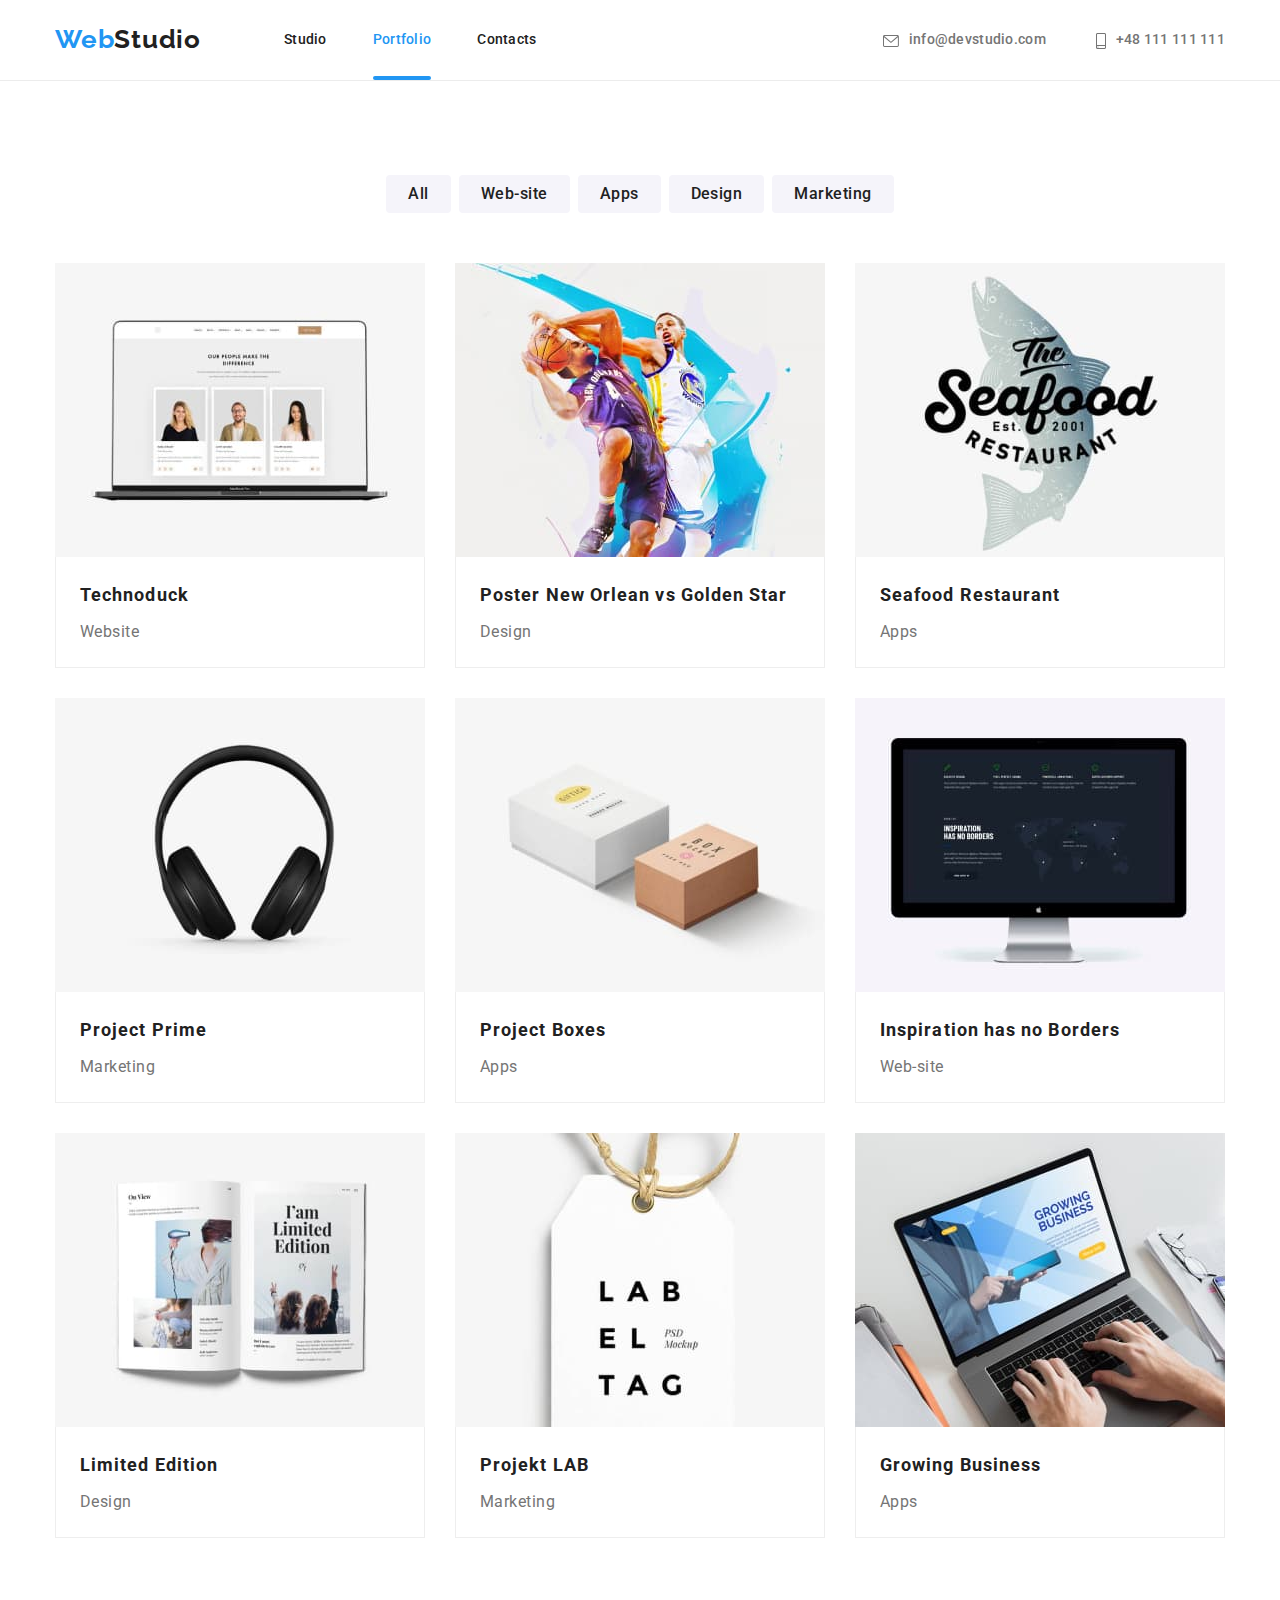
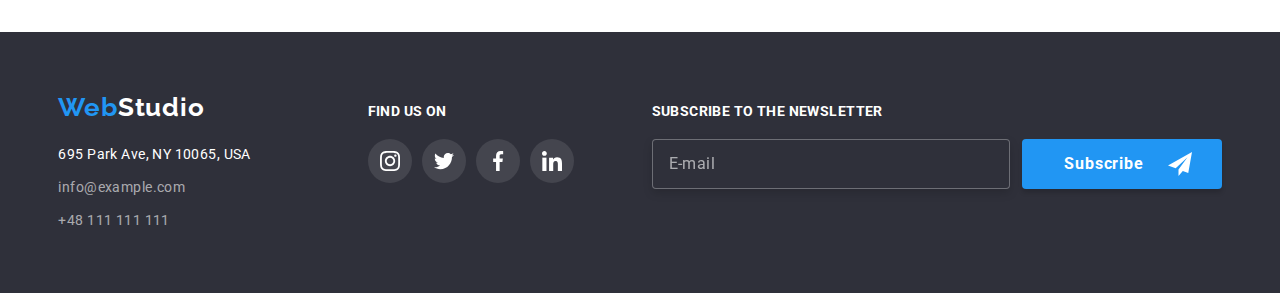
==== commit d543deb8: "main" ====
--- a/portfolio.html
+++ b/portfolio.html
@@ -1,5 +1,5 @@
 <!DOCTYPE html>
-<html lang="pl">
+<html lang="en">
 
 <head>
     <meta charset="UTF-8">
@@ -26,11 +26,11 @@
                         class="logo--light-theme">Studio</span></a>
                 <ul class="navigation-list list">
                     <li class="navigation-list__item"><a class="navigation-list__link link"
-                            href="./index.html">Agencja</a>
+                            href="./index.html">Studio</a>
                     </li>
                     <li class="navigation-list__item"><a class="navigation-list__link link active"
                             href="./portfolio.html">Portfolio</a>
-                    <li class="navigation-list__item"><a class="navigation-list__link link" href="#">Kontakt</a></li>
+                    <li class="navigation-list__item"><a class="navigation-list__link link" href="#">Contacts</a></li>
                 </ul>
             </nav>
             <ul class="header-address-list list">
@@ -65,12 +65,12 @@
             <div class="mobile-navigation">
                 <ul class="mobile-navigation-list list">
                     <li class="mobile-navigation-list__item"><a class="mobile-navigation-list__link link"
-                            href="./index.html">Agencja</a></li>
+                            href="./index.html">Studio</a></li>
                     <li class="mobile-navigation-list__item"><a class="mobile-navigation-list__link link active"
                             href="./portfolio.html">Portfolio</a>
                     </li>
                     <li class="mobile-navigation-list__item"><a class="mobile-navigation-list__link link"
-                            href="#">Kontakt</a>
+                            href="#">Contacts</a>
                     </li>
                 </ul>
             </div>
@@ -99,16 +99,16 @@
         </div>
     </header>
 
-    <!-- Unique page conten -->
+    <!-- Conținut unic al paginii -->
     <main>
         <!-- PORTFOLIO -->
         <section class="portfolio-filter section">
             <div class="container">
                 <ul class="filter-list list">
-                    <li class="filter-list__item"><button class="filter-list__btn" type="button">Wszystkie</button></li>
-                    <li class="filter-list__item"><button class="filter-list__btn" type="button">Strony</button></li>
-                    <li class="filter-list__item"><button class="filter-list__btn" type="button">Aplikacje</button></li>
-                    <li class="filter-list__item"><button class="filter-list__btn" type="button">Dizajn</button></li>
+                    <li class="filter-list__item"><button class="filter-list__btn" type="button">All</button></li>
+                    <li class="filter-list__item"><button class="filter-list__btn" type="button">Web-site</button></li>
+                    <li class="filter-list__item"><button class="filter-list__btn" type="button">Apps</button></li>
+                    <li class="filter-list__item"><button class="filter-list__btn" type="button">Design</button></li>
                     <li class="filter-list__item"><button class="filter-list__btn" type="button">Marketing</button></li>
                 </ul>
             </div>
@@ -129,18 +129,15 @@
                                     srcset="./images/portfolio/mobile/Technocrack-mobile.jpg 1x, ./images/portfolio/mobile/Technocrack-mobile@2x.jpg 2x"
                                     media="(max-width: 767px)" type="image/jpeg" />
                                 <img class="portfolio-list__img" src="/images/portfolio/mobile/Technocrack-mobile.jpg"
-                                    alt="Strona internetowa wyświetlona na laptopie">
-                            </picture>
-                            <p class="portfolio-list__overlay-text">
-                                Technocrack jest popularną platformą wykorzystywaną do
-                                rozpowszechniania koronawirusa. Firmy wykorzystują tę
-                                platformę do celów szpiegowskich i ataków na niezabezpieczone
-                                serwery konkurencji
-                            </p>
-                        </div>
-                        <div class="portfolio-list__wraper">
-                            <h3 class="portfolio-list__project-name">Technocrack</h3>
-                            <p class="portfolio-list__description">Strona internetowa</p>
+                                    alt="Site-ul web afișat pe un laptop">
+                            </picture>
+                            <p class="portfolio-list__overlay-text">
+                                Technoduck is a state-of-the-art coronavirus distribution platform. Companies use this platform for digital espionage and attacks on competitors' secure servers.
+                            </p>
+                        </div>
+                        <div class="portfolio-list__wraper">
+                            <h3 class="portfolio-list__project-name">Technoduck</h3>
+                            <p class="portfolio-list__description">Website</p>
                         </div>
                     </li>
                     <li class="portfolio-list__item">
@@ -157,18 +154,15 @@
                                     media="(max-width: 767px)" type="image/jpeg" />
                                 <img class="portfolio-list__img"
                                     src="./images/portfolio/mobile/GrafikaNewOrleanvsGoldenStar-mobile.jpg"
-                                    alt="Dwóch grających koszykarzy z drużyn New Orlean i Golden Star">
-                            </picture>
-                            <p class="portfolio-list__overlay-text">
-                                Technocrack jest popularną platformą wykorzystywaną do
-                                rozpowszechniania koronawirusa. Firmy wykorzystują tę
-                                platformę do celów szpiegowskich i ataków na niezabezpieczone
-                                serwery konkurencji
-                            </p>
-                        </div>
-                        <div class="portfolio-list__wraper">
-                            <h3 class="portfolio-list__project-name">Grafika New Orlean vs Golden Star</h3>
-                            <p class="portfolio-list__description">Dizajn</p>
+                                    alt="Joacă doi baschetbalişti de la New Orleans şi Golden Star">
+                            </picture>
+                            <p class="portfolio-list__overlay-text">
+                                Technoduck is a state-of-the-art coronavirus distribution platform. Companies use this platform for digital espionage and attacks on competitors' secure servers.
+                            </p>
+                        </div>
+                        <div class="portfolio-list__wraper">
+                            <h3 class="portfolio-list__project-name">Poster New Orlean vs Golden Star</h3>
+                            <p class="portfolio-list__description">Design</p>
                         </div>
                     </li>
                     <li class="portfolio-list__item">
@@ -185,18 +179,15 @@
                                     media="(max-width: 767px)" type="image/jpeg" />
                                 <img class="portfolio-list__img"
                                     src="./images/portfolio/mobile/RestauracjaSeafood-mobile.jpg"
-                                    alt="Logo na tle ryby restauracji The Seafood istniejącej od 2001r.">
-                            </picture>
-                            <p class="portfolio-list__overlay-text">
-                                Technocrack jest popularną platformą wykorzystywaną do
-                                rozpowszechniania koronawirusa. Firmy wykorzystują tę
-                                platformę do celów szpiegowskich i ataków na niezabezpieczone
-                                serwery konkurencji
-                            </p>
-                        </div>
-                        <div class="portfolio-list__wraper">
-                            <h3 class="portfolio-list__project-name">Restauracja Seafood</h3>
-                            <p class="portfolio-list__description">Aplikacja</p>
+                                    alt="Logo-ul restaurantului The Seafood, înființat în 2001, pe fundalul unui pește.">
+                            </picture>
+                            <p class="portfolio-list__overlay-text">
+                                Technoduck is a state-of-the-art coronavirus distribution platform. Companies use this platform for digital espionage and attacks on competitors' secure servers.
+                            </p>
+                        </div>
+                        <div class="portfolio-list__wraper">
+                            <h3 class="portfolio-list__project-name">Seafood Restaurant </h3>
+                            <p class="portfolio-list__description">Apps</p>
                         </div>
                     </li>
                     <li class="portfolio-list__item">
@@ -212,17 +203,14 @@
                                     srcset="./images/portfolio/mobile/ProjektPrime-mobile.jpg 1x, ./images/portfolio/mobile/ProjektPrime-mobile@2x.jpg 2x"
                                     media="(max-width: 767px)" type="image/jpeg" />
                                 <img class="portfolio-list__img" src="./images/portfolio/mobile/ProjektPrime-mobile.jpg"
-                                    alt="Czarne słuchawki nauszne">
-                            </picture>
-                            <p class="portfolio-list__overlay-text">
-                                Technocrack jest popularną platformą wykorzystywaną do
-                                rozpowszechniania koronawirusa. Firmy wykorzystują tę
-                                platformę do celów szpiegowskich i ataków na niezabezpieczone
-                                serwery konkurencji
-                            </p>
-                        </div>
-                        <div class="portfolio-list__wraper">
-                            <h3 class="portfolio-list__project-name">Projekt Prime</h3>
+                                    alt="Căști supraear negre">
+                            </picture>
+                            <p class="portfolio-list__overlay-text">
+                                Technoduck is a state-of-the-art coronavirus distribution platform. Companies use this platform for digital espionage and attacks on competitors' secure servers.
+                            </p>
+                        </div>
+                        <div class="portfolio-list__wraper">
+                            <h3 class="portfolio-list__project-name">Project Prime</h3>
                             <p class="portfolio-list__description">Marketing</p>
                         </div>
                     </li>
@@ -239,18 +227,15 @@
                                     srcset="./images/portfolio/mobile/ProjektBoxes-mobile.jpg 1x, ./images/portfolio/mobile/ProjektBoxes-mobile@2x.jpg 2x"
                                     media="(max-width: 767px)" type="image/jpeg" />
                                 <img class="portfolio-list__img" src="./images/portfolio/mobile/ProjektBoxes-mobile.jpg"
-                                    alt="Projekt dwóch pudełek. Pierwsze od lewej białe kwadratowe, drugie prostokątne pomarańczowe">
-                            </picture>
-                            <p class="portfolio-list__overlay-text">
-                                Technocrack jest popularną platformą wykorzystywaną do
-                                rozpowszechniania koronawirusa. Firmy wykorzystują tę
-                                platformę do celów szpiegowskich i ataków na niezabezpieczone
-                                serwery konkurencji
-                            </p>
-                        </div>
-                        <div class="portfolio-list__wraper">
-                            <h3 class=" portfolio-list__project-name">Projekt Boxes</h3>
-                            <p class="portfolio-list__description">Aplikacja</p>
+                                    alt="Design cu două cutii. Primul din stânga este pătrat alb, al doilea dreptunghiular este portocaliu">
+                            </picture>
+                            <p class="portfolio-list__overlay-text">
+                                Technoduck is a state-of-the-art coronavirus distribution platform. Companies use this platform for digital espionage and attacks on competitors' secure servers.
+                            </p>
+                        </div>
+                        <div class="portfolio-list__wraper">
+                            <h3 class=" portfolio-list__project-name">Project Boxes</h3>
+                            <p class="portfolio-list__description">Apps</p>
                         </div>
                     </li>
                     <li class="portfolio-list__item">
@@ -267,18 +252,15 @@
                                     media="(max-width: 767px)" type="image/jpeg" />
                                 <img class="portfolio-list__img"
                                     src="./images/portfolio/mobile/InspirationHasNoBorders-mobile.jpg"
-                                    alt="Monitor Apple z wyświetloną stroną: Inspiration has no borders">
-                            </picture>
-                            <p class="portfolio-list__overlay-text">
-                                Technocrack jest popularną platformą wykorzystywaną do
-                                rozpowszechniania koronawirusa. Firmy wykorzystują tę
-                                platformę do celów szpiegowskich i ataków na niezabezpieczone
-                                serwery konkurencji
+                                    alt="Monitorul Apple care arată Inspiration nu are o pagină de margini">
+                            </picture>
+                            <p class="portfolio-list__overlay-text">
+                                Technoduck is a state-of-the-art coronavirus distribution platform. Companies use this platform for digital espionage and attacks on competitors' secure servers.
                             </p>
                         </div>
                         <div class="portfolio-list__wraper">
                             <h3 class="portfolio-list__project-name">Inspiration has no Borders</h3>
-                            <p class="portfolio-list__description">Strona internetowa</p>
+                            <p class="portfolio-list__description">Web-site</p>
                         </div>
                     </li>
                     <li class="portfolio-list__item">
@@ -295,18 +277,15 @@
                                     media="(max-width: 767px)" type="image/jpeg" />
                                 <img class="portfolio-list__img"
                                     src="./images/portfolio/mobile/MagazynLimitedEdition-mobile.jpg"
-                                    alt="Otwarty magazyn na stonie z napisem: 'I'am Limited Edition'">
-                            </picture>
-                            <p class="portfolio-list__overlay-text">
-                                Technocrack jest popularną platformą wykorzystywaną do
-                                rozpowszechniania koronawirusa. Firmy wykorzystują tę
-                                platformę do celów szpiegowskich i ataków na niezabezpieczone
-                                serwery konkurencji
-                            </p>
-                        </div>
-                        <div class="portfolio-list__wraper">
-                            <h3 class="portfolio-list__project-name">Magazyn Limited Edition</h3>
-                            <p class="portfolio-list__description">Dizajn</p>
+                                    alt="Revista deschisă pe lateral cu inscripția: ,Sunt ediție limitată'">
+                            </picture>
+                            <p class="portfolio-list__overlay-text">
+                                Technoduck is a state-of-the-art coronavirus distribution platform. Companies use this platform for digital espionage and attacks on competitors' secure servers.
+                            </p>
+                        </div>
+                        <div class="portfolio-list__wraper">
+                            <h3 class="portfolio-list__project-name">Limited Edition</h3>
+                            <p class="portfolio-list__description">Design</p>
                         </div>
                     </li>
                     <li class="portfolio-list__item">
@@ -322,13 +301,10 @@
                                     srcset="./images/portfolio/mobile/ProjektLAB-mobile.jpg 1x, ./images/portfolio/mobile/ProjektLAB-mobile@2x.jpg 2x"
                                     media="(max-width: 767px)" type="image/jpeg" />
                                 <img class="portfolio-list__img" src="./images/portfolio/mobile/ProjektLAB-mobile.jpg"
-                                    alt="Biała etykieta na sznurku z napisem: 'LAB EL TAG PSD Mockup'">
-                            </picture>
-                            <p class="portfolio-list__overlay-text">
-                                Technocrack jest popularną platformą wykorzystywaną do
-                                rozpowszechniania koronawirusa. Firmy wykorzystują tę
-                                platformę do celów szpiegowskich i ataków na niezabezpieczone
-                                serwery konkurencji
+                                    alt="Etichetă albă pe un șir cu cuvintele: „LAB EL TAG PSD Mockup”">
+                            </picture>
+                            <p class="portfolio-list__overlay-text">
+                                Technoduck is a state-of-the-art coronavirus distribution platform. Companies use this platform for digital espionage and attacks on competitors' secure servers.
                             </p>
                         </div>
                         <div class="portfolio-list__wraper">
@@ -350,18 +326,15 @@
                                     media="(max-width: 767px)" type="image/jpeg" />
                                 <img class="portfolio-list__img"
                                     src="./images/portfolio/mobile/GrowingBusiness-mobile.jpg"
-                                    alt="Pisanie na klawiaturze lapropa">
-                            </picture>
-                            <p class="portfolio-list__overlay-text">
-                                Technocrack jest popularną platformą wykorzystywaną do
-                                rozpowszechniania koronawirusa. Firmy wykorzystują tę
-                                platformę do celów szpiegowskich i ataków na niezabezpieczone
-                                serwery konkurencji
+                                    alt="Tastând pe o tastatură laprop">
+                            </picture>
+                            <p class="portfolio-list__overlay-text">
+                                Technoduck is a state-of-the-art coronavirus distribution platform. Companies use this platform for digital espionage and attacks on competitors' secure servers.
                             </p>
                         </div>
                         <div class="portfolio-list__wraper">
                             <h3 class="portfolio-list__project-name">Growing Business</h3>
-                            <p class="portfolio-list__description">Aplikacja</p>
+                            <p class="portfolio-list__description">Apps</p>
                         </div>
                     </li>
                 </ul>
@@ -379,9 +352,8 @@
                     <address class="address">
                         <ul class="address-list list">
                             <li class="address-list__item"><a class="address-list__link address-list__link--white link"
-                                    href="https://goo.gl/maps/m3muW4rAkbrLs5uR9" target="_blank">m. Warszawa, Aleje
-                                    Jerozolimskie
-                                    21</a></li>
+                                    href="https://goo.gl/maps/m3muW4rAkbrLs5uR9" target="_blank">695 Park Ave, NY 10065, USA
+                                    </a></li>
                             <li class="address-list__item"><a class="address-list__link link"
                                     href="mailto:info@example.com">info@example.com</a></li>
                             <li class="address-list__item"><a class="address-list__link link"
@@ -394,7 +366,7 @@
                 </div>
                 <!-- Page footer - center -->
                 <div class="footer__center">
-                    <h3 class="third-header footer__third-header">dołącz do nas</h3>
+                    <h3 class="third-header footer__third-header">Find us on</h3>
                     <ul class="social-list list">
                         <li class="social-list__item">
                             <a class="social-list__link" href="#">
@@ -423,12 +395,12 @@
             </div>
             <!-- Page footer - right side - newsletter-->
             <div class="footer__newsletter">
-                <h3 class="third-header footer__third-header">zapisz się do newslettera</h3>
+                <h3 class="third-header footer__third-header">Subscribe to the newsletter</h3>
                 <form class="footer-form__newsletter" name="footer-form-newsletter" autocomplete="on" formvalidate>
                     <label class="newsletter__label">
                         <input class="newsletter__email" type="email" name="email" placeholder="E-mail">
                     </label>
-                    <button class="btn newsletter__btn" type="submit">Zapisz się
+                    <button class="btn newsletter__btn" type="submit">Subscribe
                         <svg class="newsletter__btn-icon" width="24" height="24">
                             <use href="./images/svg/icons.svg#icon-send"></use>
                         </svg></button>
